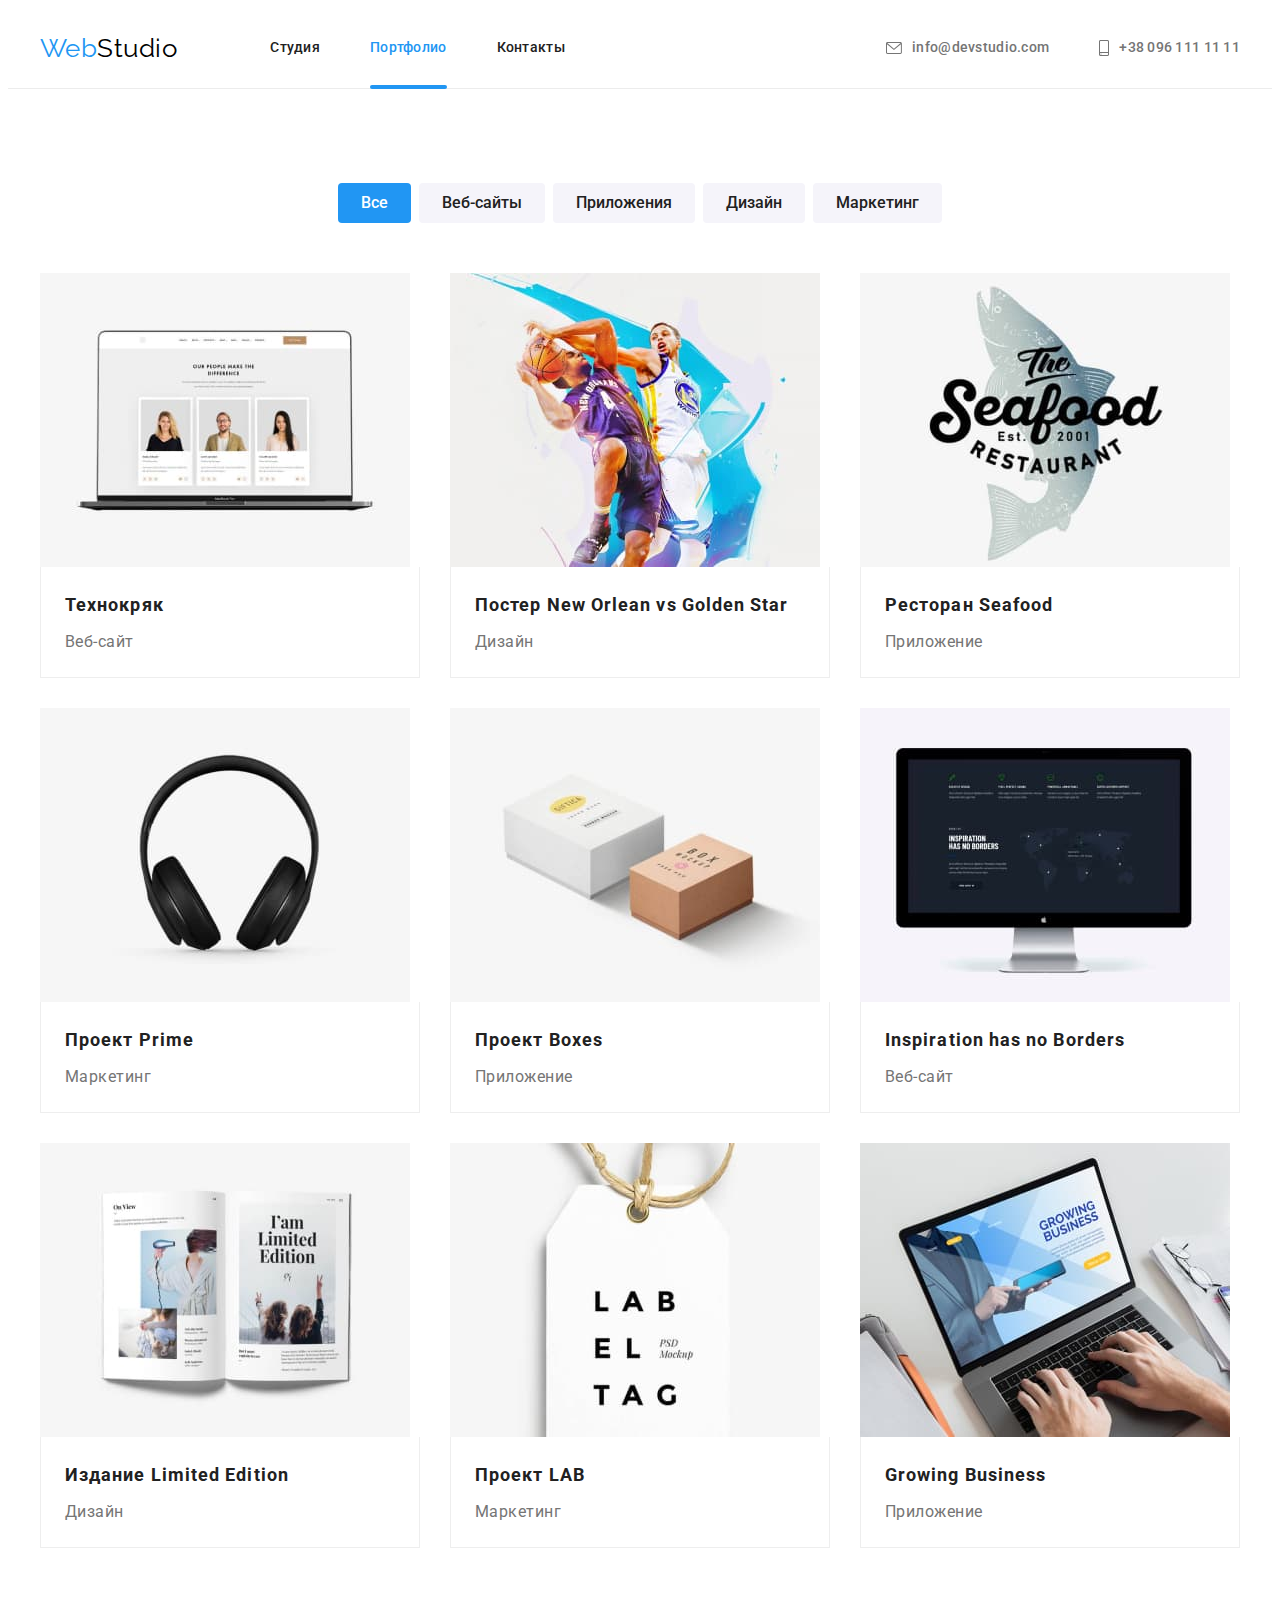
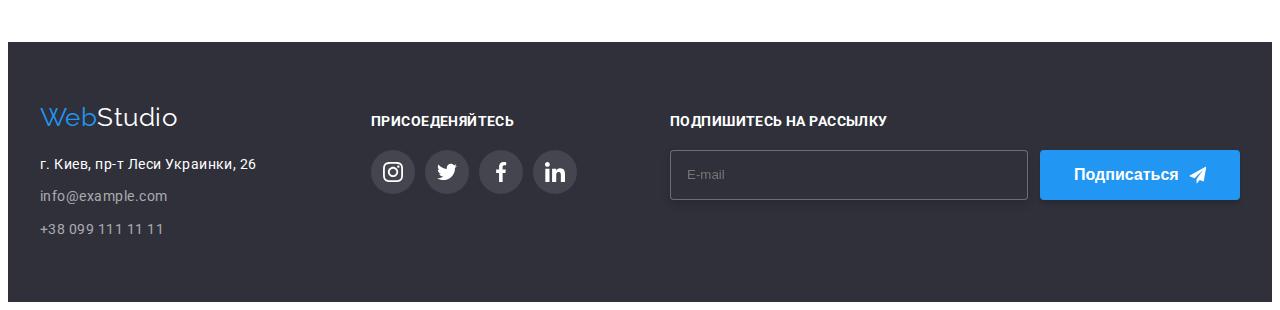
==== portfolio.html @ 0466d0e0 "files" ====
<!DOCTYPE html>
<html lang="ru">
  <head>
    <meta charset="UTF-8" />
    <meta http-equiv="X-UA-Compatible" content="IE=edge" />
    <meta name="viewport" content="width=device-width, initial-scale=1.0" />
    <title>Портфолио</title>

    <link rel="stylesheet" href="./CSS/styles.css" />
    <link rel="preconnect" href="https://fonts.googleapis.com" />
    <link rel="preconnect" href="https://fonts.gstatic.com" crossorigin />
    <link
      href="https://fonts.googleapis.com/css2?family=Raleway:wght@700&family=Roboto:wght@400;500;700;900&display=swap"
      rel="stylesheet"
    />
    <link
      rel="stylesheet"
      href="https://cdnjs.cloudflare.com/ajax/libs/modern-normalize/1.1.0/modern-normalize.min.css"
      integrity="sha512-wpPYUAdjBVSE4KJnH1VR1HeZfpl1ub8YT/NKx4PuQ5NmX2tKuGu6U/JRp5y+Y8XG2tV+wKQpNHVUX03MfMFn9Q=="
      crossorigin="anonymous"
      referrerpolicy="no-referrer"
    />
    <link rel="stylesheet" href="CSS/styles.css" />
  </head>

  <body class="page">
    <!-- Шапка -->
    <header class="page-header">
      <div class="container">
        <nav class="nav-flex">
          <a href="" class="logo"><span class="span-logo">Web</span>Studio</a>
          <ul class="site-nav list">
            <li class="item"><a href="./index.html" class="link">Студия</a></li>
            <li class="item"><a href="" class="link current">Портфолио</a></li>
            <li class="item"><a href="" class="link">Контакты</a></li>
          </ul>
        </nav>
        <ul class="contacts list">
          <li class="item-nav">
            <a href="mailto:info@devstudio.com" class="link"
              ><svg class="link-nav" width="16" height="12">
                <use href="./Image/symbol-defs.svg#icon-letter"></use>
              </svg>
              info@devstudio.com</a
            >
          </li>
          <li class="item-nav">
            <a href="tel:+380961111111" class="link"
              ><svg class="link-nav" width="10" height="16">
                <use href="./Image/symbol-defs.svg#icon-phone"></use>
              </svg>
              +38 096 111 11 11</a
            >
          </li>
        </ul>
      </div>
    </header>
    <main>
      <!-- Герой -->
      <section class="section filters">
        <div class="container">
          <h1 class="visually-hidden">Скрытый заголовок</h1>
          <ul class="filters-list list">
            <li class="filters-list-item">
              <button type="button" class="filters-btn current secondary">
                Все
              </button>
            </li>
            <li class="filters-list-item">
              <button type="button" class="filters-btn secondary">
                Веб-сайты
              </button>
            </li>
            <li class="filters-list-item">
              <button type="button" class="filters-btn secondary">
                Приложения
              </button>
            </li>
            <li class="filters-list-item">
              <button type="button" class="filters-btn secondary">
                Дизайн
              </button>
            </li>
            <li class="filters-list-item">
              <button type="button" class="filters-btn secondary">
                Маркетинг
              </button>
            </li>
          </ul>

          <ul class="pictures-list list">
            <li class="pictures-list-item">
              <a href="" class="pictures-link">
                <div class="pictures-top-wrap">
                  <img src="./ImageHW2/1.jpg" alt="Веб-сайт" width="370" />
                  <p class="pictures-top-text">
                    Ресурс предлагает комплексные предложения с разным уровнем
                    функционала и сервисов. Все это позволит посетителю получить
                    исчерпывающие сведения о компании или частном лице.
                  </p>
                </div>
                <div class="pictures-list-name">
                  <h2 class="pictures-list-title">Технокряк</h2>
                  <p class="pictures-list-text">Веб-сайт</p>
                </div>
              </a>
            </li>
            <li class="pictures-list-item">
              <a href="" class="pictures-link">
                <div class="pictures-top-wrap">
                  <img src="./ImageHW2/2.jpg" alt="Постер" width="370" />
                  <p class="pictures-top-text">
                    Ресурс предлагает комплексные предложения с разным уровнем
                    функционала и сервисов. Все это позволит посетителю получить
                    исчерпывающие сведения о компании или частном лице.
                  </p>
                </div>
                <div class="pictures-list-name">
                  <h2 class="pictures-list-title">
                    Постер New Orlean vs Golden Star
                  </h2>
                  <p class="pictures-list-text">Дизайн</p>
                </div>
              </a>
            </li>
            <li class="pictures-list-item">
              <a href="" class="pictures-link">
                <div class="pictures-top-wrap">
                  <img src="./ImageHW2/3.jpg" alt="Ресторан" width="370" />
                  <p class="pictures-top-text">
                    Ресурс предлагает комплексные предложения с разным уровнем
                    функционала и сервисов. Все это позволит посетителю получить
                    исчерпывающие сведения о компании или частном лице.
                  </p>
                </div>
                <div class="pictures-list-name">
                  <h2 class="pictures-list-title">Ресторан Seafood</h2>
                  <p class="pictures-list-text">Приложение</p>
                </div>
              </a>
            </li>
            <li class="pictures-list-item">
              <a href="" class="pictures-link">
                <div class="pictures-top-wrap">
                  <img src="./ImageHW2/4.jpg" alt="Наушники" width="370" />
                  <p class="pictures-top-text">
                    Ресурс предлагает комплексные предложения с разным уровнем
                    функционала и сервисов. Все это позволит посетителю получить
                    исчерпывающие сведения о компании или частном лице.
                  </p>
                </div>
                <div class="pictures-list-name">
                  <h2 class="pictures-list-title">Проект Prime</h2>
                  <p class="pictures-list-text">Маркетинг</p>
                </div>
              </a>
            </li>
            <li class="pictures-list-item">
              <a href="" class="pictures-link">
                <div class="pictures-top-wrap">
                  <img src="./ImageHW2/5.jpg" alt="Коробки" width="370" />
                  <p class="pictures-top-text">
                    Ресурс предлагает комплексные предложения с разным уровнем
                    функционала и сервисов. Все это позволит посетителю получить
                    исчерпывающие сведения о компании или частном лице.
                  </p>
                </div>
                <div class="pictures-list-name">
                  <h2 class="pictures-list-title">Проект Boxes</h2>
                  <p class="pictures-list-text">Приложение</p>
                </div>
              </a>
            </li>
            <li class="pictures-list-item">
              <a href="" class="pictures-link">
                <div class="pictures-top-wrap">
                  <img src="./ImageHW2/6.jpg" alt="Веб-сайт" width="370" />
                  <p class="pictures-top-text">
                    Ресурс предлагает комплексные предложения с разным уровнем
                    функционала и сервисов. Все это позволит посетителю получить
                    исчерпывающие сведения о компании или частном лице.
                  </p>
                </div>
                <div class="pictures-list-name">
                  <h2 class="pictures-list-title">
                    Inspiration has no Borders
                  </h2>
                  <p class="pictures-list-text">Веб-сайт</p>
                </div>
              </a>
            </li>
            <li class="pictures-list-item">
              <a href="" class="pictures-link">
                <div class="pictures-top-wrap">
                  <img src="./ImageHW2/7.jpg" alt="Книга" width="370" />
                  <p class="pictures-top-text">
                    Ресурс предлагает комплексные предложения с разным уровнем
                    функционала и сервисов. Все это позволит посетителю получить
                    исчерпывающие сведения о компании или частном лице.
                  </p>
                </div>
                <div class="pictures-list-name">
                  <h3 class="pictures-list-title">Издание Limited Edition</h3>
                  <p class="pictures-list-text">Дизайн</p>
                </div>
              </a>
            </li>
            <li class="pictures-list-item">
              <a href="" class="pictures-link">
                <div class="pictures-top-wrap">
                  <img src="./ImageHW2/8.jpg" alt="Этикетка" width="370" />
                  <p class="pictures-top-text">
                    Ресурс предлагает комплексные предложения с разным уровнем
                    функционала и сервисов. Все это позволит посетителю получить
                    исчерпывающие сведения о компании или частном лице.
                  </p>
                </div>
                <div class="pictures-list-name">
                  <h2 class="pictures-list-title">Проект LAB</h2>
                  <p class="pictures-list-text">Маркетинг</p>
                </div>
              </a>
            </li>
            <li class="pictures-list-item">
              <a href="" class="pictures-link">
                <div class="pictures-top-wrap list">
                  <img src="./ImageHW2/9.jpg" alt="Продукт" width="370" />
                  <p class="pictures-top-text">
                    Ресурс предлагает комплексные предложения с разным уровнем
                    функционала и сервисов. Все это позволит посетителю получить
                    исчерпывающие сведения о компании или частном лице.
                  </p>
                </div>
                <div class="pictures-list-name">
                  <h2 class="pictures-list-title">Growing Business</h2>
                  <p class="pictures-list-text">Приложение</p>
                </div>
              </a>
            </li>
          </ul>
        </div>
      </section>
    </main>
    <!-- Футер -->
    <footer class="section footer">
      <div class="container">
        <div class="container-footer">
          <div class="container-address">
            <a href="" class="logo"
              >Web<span class="span-logo-footer">Studio</span></a
            >
            <address class="footer-adr">
              <ul class="footer-list list">
                <li class="footer-list-item">
                  <a
                    href="https://goo.gl/maps/ig4sHkHrLvTvoZ76A"
                    class="address"
                    >г. Киев, пр-т Леси Украинки, 26</a
                  >
                </li>
                <li class="footer-list-item">
                  <a href="mailto:info@example.com" class="link"
                    >info@example.com</a
                  >
                </li>
                <li class="footer-list-item">
                  <a href="tel:+380991111111" class="link">+38 099 111 11 11</a>
                </li>
              </ul>
            </address>
          </div>
          <div class="join">
            <h2 class="join-soc-title">ПРИСОЕДЕНЯЙТЕСЬ</h2>
            <ul class="join-soc-list list">
              <li class="join-soc-item">
                <a href="" class="join-soc-link"
                  ><svg class="team-list-icon" width="20" height="20">
                    <use href="./Image/symbol-defs.svg#icon-instagram"></use>
                  </svg>
                </a>
              </li>
              <li class="join-soc-item">
                <a href="" class="join-soc-link"
                  ><svg class="team-list-icon" width="20" height="20">
                    <use href="./Image/symbol-defs.svg#icon-twitter"></use>
                  </svg>
                </a>
              </li>
              <li class="join-soc-item">
                <a href="" class="join-soc-link"
                  ><svg class="team-list-icon" width="20" height="20">
                    <use href="./Image/symbol-defs.svg#icon-facebook"></use>
                  </svg>
                </a>
              </li>
              <li class="join-soc-item">
                <a href="" class="join-soc-link"
                  ><svg class="team-list-icon" width="20" height="20">
                    <use href="./Image/symbol-defs.svg#icon-linkedin"></use>
                  </svg>
                </a>
              </li>
            </ul>
          </div>
          <div class="subscribe">
            <h2 class="subscribe-title">Подпишитесь на рассылку</h2>
            <form class="subsribe-form">
              <label class="subscribe-label">
                <input
                  type="email"
                  name="email"
                  class="sub-email"
                  placeholder="E-mail"
                />
              </label>
              <button type="submit" class="sub-btn">
                Подписаться
                <svg class="sub-svg" width="24" height="24">
                  <use href="./Image/symbol-defs.svg#icon-icon-send"></use>
                </svg>
              </button>
            </form>
          </div>
        </div>
      </div>
    </footer>
  </body>
</html>
---- CSS/styles.css ----
/* цвет основного текста #212121 */
/* вторичный цвет текста #757575 */
/* цвет акцента #2196F3 */
/* бэкграуд хэдер #ECECEC */
/* бэкграунд герой и футер #2F303A */
/* бэкграунд Наша команда #F5F4FA */
/* логотип #000000 */

:root {
  --primary-text-color: #212121;
  --secondary-text-color: #757575;
  --accent-color: #2196f3;
  --bcg-team-color: #f5f4fa;
  --bgc-header: #ececec;
  --bgc-hero-footer: #2f303a;
  --logo: #000000;
  --icon-text: #afb1b8;
  --icon-bgc: #ffffff;
  --cubic-bezier: cubic-bezier(0.4, 0, 0.2, 1);
}

html {
  box-sizing: border-box;
}

.page {
  font-family: 'Roboto', 'sans-serif';
  background-color: #ffffff;
  letter-spacing: 0.03em;
}
.visually-hidden {
  position: absolute;
  width: 1px;
  height: 1px;
  margin: -1px;
  border: 0;
  padding: 0;
  white-space: nowrap;
  clip-path: inset(100%);
  clip: rect(0 0 0 0);
  overflow: hidden;
}

p,
h1,
h2,
h3 {
  margin: 0;
}

ul,
ol {
  padding-left: 0;
  margin: 0;
}

img {
  max-width: 100%;
  display: block;
  height: auto;
}

button {
  cursor: pointer;
}

.list {
  list-style: none;
}

.container {
  width: 1200px;
  padding-left: 15px;
  padding-right: 15px;
  margin: 0 auto;
}
.section {
  padding: 94px 0;
  /* outline: 2px solid tomato; */
}
/* Лого */
.page-header {
  border-bottom: 1px solid #ececec;
}
.page-header .container {
  display: flex;
  align-items: center;
}
.logo {
  color: var(--logo);
  text-decoration: none;
  font-family: 'Raleway';
  font-size: 26px;
  line-height: 1.19;
  /* outline: 2px solid black; */
}

.span-logo {
  color: var(--accent-color);
}

/* Шапка сайта */
.nav-flex {
  display: flex;
  align-items: center;
}

.site-nav {
  display: flex;
  margin-left: 93px;
  font-weight: 500;
  font-size: 14px;
  line-height: 1.14;
  letter-spacing: 0.02em;
}
.site-nav .item:not(:last-child) {
  margin-right: 50px;
}
.site-nav .item {
  position: relative;
}
.site-nav .link {
  color: var(--primary-text-color);
  text-decoration: none;
  display: block;
  padding-top: 32px;
  padding-bottom: 32px;
  cursor: pointer;
  transition-property: color;
  transition-duration: 250ms;
  transition-timing-function: cubic-bezier(0.4, 0, 0.2, 1);
  /* outline: 2px solid black; */
}

.site-nav .link:hover,
.site-nav .link:focus {
  color: var(--accent-color);
}

.site-nav .link.current::after {
  display: inline-block;
  position: absolute;
  bottom: -1px;
  left: 0;
  content: '';
  width: 100%;
  height: 4px;
  background: var(--accent-color);
  border-radius: 2px;
}
.site-nav .link.current {
  color: var(--accent-color);
}
.item-nav .link {
  display: flex;
  align-items: center;
  transition-property: color;
  transition-duration: 250ms;
  transition-timing-function: var(--cubic-bezier);
}
.link-nav {
  margin-right: 10px;
  fill: currentColor;
}

.contacts {
  color: var(--secondary-text-color);
  text-decoration: none;
  font-weight: 500;
  font-size: 14px;
  line-height: 1.14;
  letter-spacing: 0.02em;
  display: flex;
  margin-left: auto;
  /* outline: 2px solid black; */
}
.contacts .link {
  display: flex;
  color: var(--secondary-text-color);
  fill: var(--secondary-text-color);
  text-decoration: none;
  transition-property: fill, color;
  transition-duration: 250ms;
  transition-timing-function: cubic-bezier(0.4, 0, 0.2, 1);
}
.contacts > .item-nav:first-child {
  margin-right: 50px;
}
.contacts .link:hover,
.contacts .link:focus {
  color: var(--accent-color);
  fill: var(--accent-color);
}

/* Герой */
.hero {
  background-color: var(--bgc-hero-footer);
  padding: 200px 0;
  text-align: center;
  max-width: 1600px;
  height: 600px;
  margin-left: auto;
  margin-right: auto;
  background-image: linear-gradient(
      to right,
      rgba(47, 48, 58, 0.4),
      rgba(47, 48, 58, 0.4)
    ),
    url(../Image/hero.jpg);
  background-repeat: no-repeat;
  background-size: cover;
  background-position: center;
  /* outline: 2px solid tomato; */
}
.hero-title {
  background-color: ;
  color: #ffffff;
  font-weight: 900;
  font-size: 44px;
  line-height: 1.36;
  text-align: center;
  letter-spacing: 0.06em;
  text-transform: uppercase;
  min-width: 696px;
  margin-top: 0;
  margin-bottom: 30px;
  margin-left: auto;
  margin-right: auto;
  /* outline: 2px solid tomato; */
}

.btn-hero {
  font-family: inherit;
  background-color: var(--accent-color);
  color: #ffffff;
  font-weight: 700;
  font-size: 16px;
  line-height: 1.88;
  letter-spacing: 0.06em;
  border-radius: 4px;
  padding: 10px 32px;
  min-width: 200px;
  align-items: center;
  text-align: center;
  border: 1px solid transparent;
  /* outline: 2px solid tomato; */
}

.btn-hero:hover,
.btn-hero:focus,
.btn-hero:active {
  background-color: var(--accent-color);
  color: #ffffff;
  cursor: pointer;
  padding: 10px 32px;
}
/* Преимущества */

.features-list-title {
  color: var(--primary-text-color);
  font-size: 14px;
  font-weight: 700;
  line-height: 1.14;
  text-transform: uppercase;
  text-align: left;
  margin-top: 0;
  margin-bottom: 10px;
  /* outline: 2px solid tomato; */
}

.features-list {
  display: flex;
  justify-content: space-between;
}
.features-list-item {
  width: 270px;
}

.features-list-item {
  display: inline-block;
  width: 270px;
  background-size: 70px 70px;
  background-repeat: no-repeat;
  background-position: center;
  /* outline: 2px solid tomato; */
}

.features-list-text {
  color: var(--secondary-text-color);
  font-size: 14px;
  font-weight: 400;
  line-height: 1.71;
  text-align: left;
  margin-top: 0;
  margin-bottom: 0;

  /* outline: 2px solid tomato; */
}

.features-icon {
  display: flex;
  padding: 0;
  margin: 0 0 30px 0;
  height: 120px;
  background-color: var(--bcg-team-color);
  justify-content: center;
  align-items: center;
}

/* Чем мы занимаемся */
.work {
  padding-top: 94px;
  /* outline: 2px solid tomato; */
}

.work-title {
  color: var(--primary-text-color);
  font-size: 36px;
  line-height: 1.16;
  text-align: center;
  margin-bottom: 50px;
  /* outline: 2px solid tomato; */
}
.work-list {
  display: flex;
  margin-left: -30px;
  /* outline: 2px solid tomato; */
}
.work-list-item {
  flex-basis: calc((100% - 90px) / 3);
  margin-left: 30px;
  position: relative;
}
.bottom-text {
  font-weight: 700;
  font-size: 14px;
  line-height: 1.14;
  text-align: center;
  letter-spacing: 0.03em;
  text-transform: uppercase;
  position: absolute;
  display: flex;
  width: 100%;
  height: 70px;
  bottom: 0;
  left: 0;
  justify-content: center;
  align-items: center;
  background: rgba(47, 48, 58, 0.8);
  color: var(--icon-bgc);
}

/* Наша команда */
.team {
  background-color: var(--bcg-team-color);
  /* outline: 2px solid tomato; */
}

.team-list {
  display: flex;
  margin-left: -30px;
}
.team-list-item {
  width: calc(100% / 4 - 30px);
  background: #ffffff;
  box-shadow: 0px 1px 3px rgba(0, 0, 0, 0.12), 0px 1px 1px rgba(0, 0, 0, 0.14),
    0px 2px 1px rgba(0, 0, 0, 0.2);
  border-radius: 0px 0px 4px 4px;
}

.team-title {
  color: var(--primary-text-color);
  font-size: 36px;
  line-height: 1.16;
  text-align: center;
  margin-bottom: 50px;
  /* outline: 2px solid tomato; */
}

.team-list-title {
  color: var(--primary-text-color);
  font-size: 16px;
  line-height: 1.18;
  text-align: center;
  margin-bottom: 10px;
  /* outline: 2px solid tomato; */
}

.team-list-text {
  color: var(--secondary-text-color);
  font-size: 16px;
  line-height: 1.18;
  text-align: center;
  margin-top: 0;
  margin-bottom: 16px;
  /* outline: 2px solid tomato; */
}
.team-list-name {
  background-color: #ffffff;
  text-align: center;
  padding: 30px 0;
}
.team-list-soc {
  display: flex;
  justify-content: center;
  margin-top: 16px;
}

.team-icon:not(:last-child) {
  margin-right: 10px;
}

.team-list-item {
  margin-left: 30px;
  box-shadow: 0px 1px 3px rgba(0, 0, 0, 0.12), 0px 1px 1px rgba(0, 0, 0, 0.14),
    0px 2px 1px rgba(0, 0, 0, 0.2);
  border-radius: 0px 0px 4px 4px;
}
.team-list-link {
  width: 44px;
  height: 44px;
  background-color: var(--icon-bgc);
  border-radius: 50%;
  display: flex;
  justify-content: center;
  align-items: center;
  fill: var(--icon-text);
  transition-property: fill, border-radius, background-color;
  transition-duration: 250ms;
  transition-timing-function: var(--cubic-bezier);
}

.team-list-link:hover,
.team-list-link:focus {
  background-color: var(--accent-color);
  fill: var(--icon-bgc);
  border-radius: 100%;
}
/* Клиенты */
.clients-title {
  font-weight: 700;
  font-size: 36px;
  line-height: 1.16;
  text-align: center;
  letter-spacing: 0.03em;
  margin-bottom: 50px;
}
.clients-list {
  display: flex;
  justify-content: center;
}

.clients-link {
  margin: 0;
  padding: 0;
  width: 170px;
  height: 92px;
  display: flex;
  justify-content: center;
  align-items: center;
  fill: var(--icon-text);
  border: 1px solid var(--icon-text);
  box-sizing: border-box;
  border-radius: 4px;
  object-fit: contain;
  transition-property: fill, border, box-sizing, border-radius;
  transition-duration: 250ms;
  transition-timing-function: cubic-bezier(0.4, 0, 0.2, 1);
}

.clients-link:hover,
.clients-link:focus,
.clients-link:active {
  fill: var(--accent-color);
  border: 1px solid var(--accent-color);
  box-sizing: border-box;
  border-radius: 4px;
}
.clients-list-item:not(:last-child) {
  margin-right: 30px;
}
/* Футер */
.footer {
  background-color: var(--bgc-hero-footer);
  padding-top: 60px;
  padding-bottom: 60px;
}
.container-footer {
  display: flex;
  align-items: baseline;
}
.container-address {
  flex-grow: 1;
}
.span-logo-footer {
  font-family: 'Raleway';
  color: #ffffff;
}
.footer-adr {
  margin-top: 20px;
}

.footer-list-item:not(:last-child) {
  margin-bottom: 9px;
}

.footer-list .address {
  color: #ffffff;
  font-style: normal;
  text-decoration: none;
  font-size: 14px;
  line-height: 1.71;
  margin-bottom: 10px;
  transition-property: color;
  transition-duration: 250ms;
  transition-timing-function: var(--cubic-bezier);
  /* outline: 2px solid tomato; */
}

.footer .logo {
  color: var(--accent-color);
}

.footer-list .link {
  text-decoration: none;
  font-style: normal;
  font-size: 14px;
  line-height: 1.71;
  color: rgba(255, 255, 255, 0.6);
  margin-bottom: 10px;
  transition-property: color;
  transition-duration: 250ms;
  transition-timing-function: var(--cubic-bezier);
  /* outline: 2px solid tomato; */
}

.footer-list .link:hover,
.footer-list .link:focus,
.footer-list .address:hover,
.footer-list .address:focus {
  color: var(--accent-color);
}

/* Соц.сети */
.join {
  margin-left: 70px;
}
.join-soc-title {
  margin-bottom: 20px;
  font-weight: 700;
  font-size: 14px;
  line-height: 1.14;
  letter-spacing: 0.03em;
  text-transform: uppercase;
  color: #ffffff;
}
.join-soc-list {
  display: flex;
  justify-content: center;
}
.join-soc-link {
  padding: 0;
  width: 44px;
  height: 44px;
  background-color: rgba(255, 255, 255, 0.1);
  border-radius: 50%;
  display: flex;
  justify-content: center;
  align-items: center;
  fill: var(--icon-bgc);
  transition-property: border-radius, background-color;
  transition-duration: 250ms;
  transition-timing-function: var(--cubic-bezier);
}
.join-soc-item:not(:last-child) {
  margin-right: 10px;
}
.join-soc-link:hover,
.join-soc-link:focus,
.join-soc-link:active {
  background-color: var(--accent-color);
  border-radius: 50%;
}
/* Subscribe */
.subscribe {
  margin-left: 93px;
}
.subscribe-title {
  font-weight: 700;
  font-size: 14px;
  line-height: 1.14;
  letter-spacing: 0.03em;
  text-transform: uppercase;
  color: #ffffff;
  margin-bottom: 20px;
}
.subsribe-form {
  display: flex;
}
.subscribe-label {
  margin-right: 12px;
}
.sub-email {
  padding: 15px 16px;
  width: 358px;
  height: 50px;
  border: 1px solid rgba(255, 255, 255, 0.3);
  box-sizing: border-box;
  filter: drop-shadow(0px 4px 4px rgba(0, 0, 0, 0.15));
  border-radius: 4px;
  background: #2f303a;
  color: rgba(255, 255, 255, 0.6);
}
.sub-btn {
  display: flex;
  align-items: center;
  width: 200px;
  height: 50px;
  padding: 10px 32px;
  background-color: var(--accent-color);
  color: var(--icon-bgc);
  font-weight: 700;
  font-size: 16px;
  line-height: 1.88;
  cursor: pointer;
  box-shadow: 0px 4px 4px rgba(0, 0, 0, 0.15);
  border-radius: 4px;
  border-color: transparent;
  transition-property: background-color, color;
  transition-duration: 250ms;
  transition-timing-function: cubic-bezier(0.4, 0, 0.2, 1);
}
.sub-svg {
  margin-left: 10px;
  width: 24px;
  height: 24px;
  fill: #ffffff;
  transition-property: fill;
  transition-duration: 250ms;
  transition-timing-function: cubic-bezier(0.4, 0, 0.2, 1);
}

/* Портфолио Фильтр*/
.filters-list {
  display: flex;
  justify-content: center;
  margin-bottom: 50px;
}
.filters-list-item:not(:last-child) {
  margin-right: 8px;
}

.filters-btn {
  font-family: inherit;
  background-color: var(--bcg-team-color);
  color: var(--primary-text-color);
  cursor: pointer;
  padding: 6px 22px;
  font-weight: 500;
  font-size: 16px;
  line-height: 1.62;
  text-align: center;
  border-radius: 4px;
  border: 1px solid transparent;
  transition-property: color, background-color, box-shadow;
  transition-duration: 250ms;
  transition-timing-function: var(--cubic-bezier);
  /* outline: 2px solid tomato; */
}
.filters-list .current {
  background-color: var(--accent-color);
  color: var(--icon-bgc);
  cursor: pointer;
}

.filters-btn:hover,
.filters-btn:focus {
  background-color: var(--accent-color);
  color: var(--bcg-team-color);
  box-shadow: 0px 1px 1px rgba(0, 0, 0, 0.12), 0px 4px 4px rgba(0, 0, 0, 0.06),
    1px 4px 6px rgba(0, 0, 0, 0.16);
}

/* Портфолио Картинки */
.pictures-list {
  display: flex;
  flex-wrap: wrap;
  /* outline: 2px solid tomato; */
}
.pictures-list-item {
  width: calc((100% - 60px) / 3);
}
.pictures-top-wrap {
  position: relative;
  overflow: hidden;
}
.pictures-top-text {
  position: absolute;
  top: 0;
  background-color: rgba(33, 150, 243, 0.9);
  color: var(--icon-bgc);
  font-weight: 400;
  font-size: 18px;
  line-height: 1.56;
  letter-spacing: 0.03em;
  padding: 63px 24px;
  transform: translateY(100%);
  transition: transform 250ms var(--cubic-bezier);
}
.pictures-list-item:hover .pictures-top-text,
.pictures-list-item:focus .pictures-top-text {
  transform: translateY(0%);
}

.pictures-list-item:not(:nth-child(3n)) {
  margin-right: 30px;
}
.pictures-list-item:not(:nth-last-child(-n + 3)) {
  margin-bottom: 30px;
}

.pictures-list-name {
  border: 1px solid #eeeeee;
  box-sizing: border-box;
  border-top: none;
  padding: 20px 24px;
}
.pictures-list-title {
  color: var(--primary-text-color);
  font-weight: 700;
  font-size: 18px;
  line-height: 2;
  letter-spacing: 0.06em;
  margin-bottom: 4px;
  /* outline: 2px solid tomato; */
}

.pictures-list-text {
  color: var(--secondary-text-color);
  font-size: 16px;
  line-height: 1.87;
  letter-spacing: 0.03em;
  /* outline: 2px solid tomato; */
}

.pictures-link {
  text-decoration: none;
}

.pictures-list .pictures-link {
  display: block;
  position: relative;
  cursor: pointer;
  transition-property: box-shadow;
  transition-duration: 250ms;
  transition-timing-function: var(--cubic-bezier);
}
.pictures-list .pictures-link:hover,
.pictures-list .pictures-link:focus {
  box-shadow: 0px 1px 1px rgba(0, 0, 0, 0.12), 0px 4px 4px rgba(0, 0, 0, 0.06),
    1px 4px 6px rgba(0, 0, 0, 0.16);
}
/* Backdrop */
.backdrop {
  position: fixed;
  top: 0%;
  left: 0%;
  width: 100%;
  height: 100%;
  background-color: rgba(0, 0, 0, 0.2);
  transition-duration: 250ms;
  transition-timing-function: cubic-bezier(0.4, 0, 0.2, 1);
}
.modal {
  position: absolute;
  top: 50%;
  left: 50%;
  transform: translate(-50%, -50%);
  width: 528px;
  height: 581px;
  background: #ffffff;
  box-shadow: 0px 1px 3px rgba(0, 0, 0, 0.12), 0px 1px 1px rgba(0, 0, 0, 0.14),
    0px 2px 1px rgba(0, 0, 0, 0.2);
  border-radius: 4px;
  justify-content: flex-end;
}
.modal-close-btn {
  position: absolute;
  top: 8px;
  right: 8px;
  width: 30px;
  height: 30px;
  display: flex;
  justify-content: center;
  align-items: center;
  background-color: #ffffff;
  border-radius: 50%;
  border: 1px solid rgba(0, 0, 0, 0.1);
  box-sizing: border-box;
  cursor: pointer;
}

.is-hidden {
  opacity: 0;
  pointer-events: none;
  visibility: hidden;
}

.modal-form {
  display: flex;
  flex-direction: column;
  padding: 40px;
}
.modal-icon {
  position: relative;
  margin-bottom: 12px;
}

.modal-svg {
  position: absolute;
  left: 12px;
  top: 11px;
  transition-property: fill;
  transition-duration: 250ms;
  transition-timing-function: cubic-bezier(0.4, 0, 0.2, 1);
}
.modal-icon:focus-within .modal-svg {
  fill: #2196f3;
}
.modal-icon:focus-within .modal-input {
  border-color: #2196f3;
}
.modal-title {
  font-size: 20px;
  font-weight: 700;
  line-height: 1.15;
  text-align: center;
  letter-spacing: 0.03em;
  color: #212121;
  margin-bottom: 12px;
}
.modal-label {
  margin-bottom: 4px;
  font-style: normal;
  font-weight: 400;
  font-size: 12px;
  line-height: 1.16;
  letter-spacing: 0.01em;
  color: #757575;
}
.modal-input {
  position: relative;
  padding-left: 42px;
  width: 448px;
  height: 40px;
  border: 1px solid rgba(33, 33, 33, 0.2);
  box-sizing: border-box;
  border-radius: 4px;
  cursor: pointer;
  transition-property: border-color;
  transition-duration: 250ms;
  transition-timing-function: cubic-bezier(0.4, 0, 0.2, 1);
}
.modal-textarea {
  width: 448px;
  height: 120px;
  margin-bottom: 20px;
  border: 1px solid rgba(33, 33, 33, 0.2);
  box-sizing: border-box;
  border-radius: 4px;
  resize: none;
  padding: 12px 16px;
}

.icon-mod {
  position: relative;
  display: flex;
  align-items: center;
  justify-content: center;
  position: relative;
  width: 16px;
  height: 15px;
  margin-right: 7px;
  border: 2px solid #212121;
  border-radius: 2px;
  background-size: contain;
  transition-property: background-color, border-box, border-color;
  transition-duration: 250ms;
  transition-timing-function: cubic-bezier(0.4, 0, 0.2, 1);
}
.checkbox-svg {
  position: relative;
  fill: transparent;
}
.checkbox:checked ~ .icon-mod {
  background-color: #2196f3;
  background-origin: border-box;
  border-color: #2196f3;
}

.checkbox:checked + .icon-mod .checkbox-svg {
  fill: var(--icon-bgc);
}

.modal-policy {
  position: relative;
  display: flex;
  align-items: center;
  justify-content: center;
  margin-bottom: 30px;
  font-weight: 400;
  font-size: 14px;
  line-height: 1.71;
  letter-spacing: 0.03em;
  color: #757575;
}
.checkbox-policy {
  color: #2196f3;
}

.modal-btn {
  background-color: var(--accent-color);
  color: var(--icon-bgc);
  cursor: pointer;
  display: flex;
  justify-content: center;
  align-items: center;
  margin: 0 auto;
  width: 200px;
  height: 50px;
  padding: 10px 55px;
  font-weight: 700;
  font-size: 16px;
  line-height: 1.62;
  border-radius: 4px;
  align-items: center;
  text-align: center;
  letter-spacing: 0.06em;
  border: 1px solid transparent;
  transition-property: box-shadow;
  transition-duration: 250ms;
  transition-timing-function: var(--cubic-bezier);
}

.modal-btn:hover {
  box-shadow: 0px 1px 1px rgba(0, 0, 0, 0.12), 0px 4px 4px rgba(0, 0, 0, 0.06),
    1px 4px 6px rgba(0, 0, 0, 0.16);
}

.exit-icon {
  fill: #000000;
  transition-property: transform, fill;
  transition-duration: 250ms;
  transition-timing-function: cubic-bezier(0.4, 0, 0.2, 1);
}
.modal-close-btn:hover .exit-icon {
  fill: #2196f3;
}
---- CSS/styles.css ----
/* цвет основного текста #212121 */
/* вторичный цвет текста #757575 */
/* цвет акцента #2196F3 */
/* бэкграуд хэдер #ECECEC */
/* бэкграунд герой и футер #2F303A */
/* бэкграунд Наша команда #F5F4FA */
/* логотип #000000 */

:root {
  --primary-text-color: #212121;
  --secondary-text-color: #757575;
  --accent-color: #2196f3;
  --bcg-team-color: #f5f4fa;
  --bgc-header: #ececec;
  --bgc-hero-footer: #2f303a;
  --logo: #000000;
  --icon-text: #afb1b8;
  --icon-bgc: #ffffff;
  --cubic-bezier: cubic-bezier(0.4, 0, 0.2, 1);
}

html {
  box-sizing: border-box;
}

.page {
  font-family: 'Roboto', 'sans-serif';
  background-color: #ffffff;
  letter-spacing: 0.03em;
}
.visually-hidden {
  position: absolute;
  width: 1px;
  height: 1px;
  margin: -1px;
  border: 0;
  padding: 0;
  white-space: nowrap;
  clip-path: inset(100%);
  clip: rect(0 0 0 0);
  overflow: hidden;
}

p,
h1,
h2,
h3 {
  margin: 0;
}

ul,
ol {
  padding-left: 0;
  margin: 0;
}

img {
  max-width: 100%;
  display: block;
  height: auto;
}

button {
  cursor: pointer;
}

.list {
  list-style: none;
}

.container {
  width: 1200px;
  padding-left: 15px;
  padding-right: 15px;
  margin: 0 auto;
}
.section {
  padding: 94px 0;
  /* outline: 2px solid tomato; */
}
/* Лого */
.page-header {
  border-bottom: 1px solid #ececec;
}
.page-header .container {
  display: flex;
  align-items: center;
}
.logo {
  color: var(--logo);
  text-decoration: none;
  font-family: 'Raleway';
  font-size: 26px;
  line-height: 1.19;
  /* outline: 2px solid black; */
}

.span-logo {
  color: var(--accent-color);
}

/* Шапка сайта */
.nav-flex {
  display: flex;
  align-items: center;
}

.site-nav {
  display: flex;
  margin-left: 93px;
  font-weight: 500;
  font-size: 14px;
  line-height: 1.14;
  letter-spacing: 0.02em;
}
.site-nav .item:not(:last-child) {
  margin-right: 50px;
}
.site-nav .item {
  position: relative;
}
.site-nav .link {
  color: var(--primary-text-color);
  text-decoration: none;
  display: block;
  padding-top: 32px;
  padding-bottom: 32px;
  cursor: pointer;
  transition-property: color;
  transition-duration: 250ms;
  transition-timing-function: cubic-bezier(0.4, 0, 0.2, 1);
  /* outline: 2px solid black; */
}

.site-nav .link:hover,
.site-nav .link:focus {
  color: var(--accent-color);
}

.site-nav .link.current::after {
  display: inline-block;
  position: absolute;
  bottom: -1px;
  left: 0;
  content: '';
  width: 100%;
  height: 4px;
  background: var(--accent-color);
  border-radius: 2px;
}
.site-nav .link.current {
  color: var(--accent-color);
}
.item-nav .link {
  display: flex;
  align-items: center;
  transition-property: color;
  transition-duration: 250ms;
  transition-timing-function: var(--cubic-bezier);
}
.link-nav {
  margin-right: 10px;
  fill: currentColor;
}

.contacts {
  color: var(--secondary-text-color);
  text-decoration: none;
  font-weight: 500;
  font-size: 14px;
  line-height: 1.14;
  letter-spacing: 0.02em;
  display: flex;
  margin-left: auto;
  /* outline: 2px solid black; */
}
.contacts .link {
  display: flex;
  color: var(--secondary-text-color);
  fill: var(--secondary-text-color);
  text-decoration: none;
  transition-property: fill, color;
  transition-duration: 250ms;
  transition-timing-function: cubic-bezier(0.4, 0, 0.2, 1);
}
.contacts > .item-nav:first-child {
  margin-right: 50px;
}
.contacts .link:hover,
.contacts .link:focus {
  color: var(--accent-color);
  fill: var(--accent-color);
}

/* Герой */
.hero {
  background-color: var(--bgc-hero-footer);
  padding: 200px 0;
  text-align: center;
  max-width: 1600px;
  height: 600px;
  margin-left: auto;
  margin-right: auto;
  background-image: linear-gradient(
      to right,
      rgba(47, 48, 58, 0.4),
      rgba(47, 48, 58, 0.4)
    ),
    url(../Image/hero.jpg);
  background-repeat: no-repeat;
  background-size: cover;
  background-position: center;
  /* outline: 2px solid tomato; */
}
.hero-title {
  background-color: ;
  color: #ffffff;
  font-weight: 900;
  font-size: 44px;
  line-height: 1.36;
  text-align: center;
  letter-spacing: 0.06em;
  text-transform: uppercase;
  min-width: 696px;
  margin-top: 0;
  margin-bottom: 30px;
  margin-left: auto;
  margin-right: auto;
  /* outline: 2px solid tomato; */
}

.btn-hero {
  font-family: inherit;
  background-color: var(--accent-color);
  color: #ffffff;
  font-weight: 700;
  font-size: 16px;
  line-height: 1.88;
  letter-spacing: 0.06em;
  border-radius: 4px;
  padding: 10px 32px;
  min-width: 200px;
  align-items: center;
  text-align: center;
  border: 1px solid transparent;
  /* outline: 2px solid tomato; */
}

.btn-hero:hover,
.btn-hero:focus,
.btn-hero:active {
  background-color: var(--accent-color);
  color: #ffffff;
  cursor: pointer;
  padding: 10px 32px;
}
/* Преимущества */

.features-list-title {
  color: var(--primary-text-color);
  font-size: 14px;
  font-weight: 700;
  line-height: 1.14;
  text-transform: uppercase;
  text-align: left;
  margin-top: 0;
  margin-bottom: 10px;
  /* outline: 2px solid tomato; */
}

.features-list {
  display: flex;
  justify-content: space-between;
}
.features-list-item {
  width: 270px;
}

.features-list-item {
  display: inline-block;
  width: 270px;
  background-size: 70px 70px;
  background-repeat: no-repeat;
  background-position: center;
  /* outline: 2px solid tomato; */
}

.features-list-text {
  color: var(--secondary-text-color);
  font-size: 14px;
  font-weight: 400;
  line-height: 1.71;
  text-align: left;
  margin-top: 0;
  margin-bottom: 0;

  /* outline: 2px solid tomato; */
}

.features-icon {
  display: flex;
  padding: 0;
  margin: 0 0 30px 0;
  height: 120px;
  background-color: var(--bcg-team-color);
  justify-content: center;
  align-items: center;
}

/* Чем мы занимаемся */
.work {
  padding-top: 94px;
  /* outline: 2px solid tomato; */
}

.work-title {
  color: var(--primary-text-color);
  font-size: 36px;
  line-height: 1.16;
  text-align: center;
  margin-bottom: 50px;
  /* outline: 2px solid tomato; */
}
.work-list {
  display: flex;
  margin-left: -30px;
  /* outline: 2px solid tomato; */
}
.work-list-item {
  flex-basis: calc((100% - 90px) / 3);
  margin-left: 30px;
  position: relative;
}
.bottom-text {
  font-weight: 700;
  font-size: 14px;
  line-height: 1.14;
  text-align: center;
  letter-spacing: 0.03em;
  text-transform: uppercase;
  position: absolute;
  display: flex;
  width: 100%;
  height: 70px;
  bottom: 0;
  left: 0;
  justify-content: center;
  align-items: center;
  background: rgba(47, 48, 58, 0.8);
  color: var(--icon-bgc);
}

/* Наша команда */
.team {
  background-color: var(--bcg-team-color);
  /* outline: 2px solid tomato; */
}

.team-list {
  display: flex;
  margin-left: -30px;
}
.team-list-item {
  width: calc(100% / 4 - 30px);
  background: #ffffff;
  box-shadow: 0px 1px 3px rgba(0, 0, 0, 0.12), 0px 1px 1px rgba(0, 0, 0, 0.14),
    0px 2px 1px rgba(0, 0, 0, 0.2);
  border-radius: 0px 0px 4px 4px;
}

.team-title {
  color: var(--primary-text-color);
  font-size: 36px;
  line-height: 1.16;
  text-align: center;
  margin-bottom: 50px;
  /* outline: 2px solid tomato; */
}

.team-list-title {
  color: var(--primary-text-color);
  font-size: 16px;
  line-height: 1.18;
  text-align: center;
  margin-bottom: 10px;
  /* outline: 2px solid tomato; */
}

.team-list-text {
  color: var(--secondary-text-color);
  font-size: 16px;
  line-height: 1.18;
  text-align: center;
  margin-top: 0;
  margin-bottom: 16px;
  /* outline: 2px solid tomato; */
}
.team-list-name {
  background-color: #ffffff;
  text-align: center;
  padding: 30px 0;
}
.team-list-soc {
  display: flex;
  justify-content: center;
  margin-top: 16px;
}

.team-icon:not(:last-child) {
  margin-right: 10px;
}

.team-list-item {
  margin-left: 30px;
  box-shadow: 0px 1px 3px rgba(0, 0, 0, 0.12), 0px 1px 1px rgba(0, 0, 0, 0.14),
    0px 2px 1px rgba(0, 0, 0, 0.2);
  border-radius: 0px 0px 4px 4px;
}
.team-list-link {
  width: 44px;
  height: 44px;
  background-color: var(--icon-bgc);
  border-radius: 50%;
  display: flex;
  justify-content: center;
  align-items: center;
  fill: var(--icon-text);
  transition-property: fill, border-radius, background-color;
  transition-duration: 250ms;
  transition-timing-function: var(--cubic-bezier);
}

.team-list-link:hover,
.team-list-link:focus {
  background-color: var(--accent-color);
  fill: var(--icon-bgc);
  border-radius: 100%;
}
/* Клиенты */
.clients-title {
  font-weight: 700;
  font-size: 36px;
  line-height: 1.16;
  text-align: center;
  letter-spacing: 0.03em;
  margin-bottom: 50px;
}
.clients-list {
  display: flex;
  justify-content: center;
}

.clients-link {
  margin: 0;
  padding: 0;
  width: 170px;
  height: 92px;
  display: flex;
  justify-content: center;
  align-items: center;
  fill: var(--icon-text);
  border: 1px solid var(--icon-text);
  box-sizing: border-box;
  border-radius: 4px;
  object-fit: contain;
  transition-property: fill, border, box-sizing, border-radius;
  transition-duration: 250ms;
  transition-timing-function: cubic-bezier(0.4, 0, 0.2, 1);
}

.clients-link:hover,
.clients-link:focus,
.clients-link:active {
  fill: var(--accent-color);
  border: 1px solid var(--accent-color);
  box-sizing: border-box;
  border-radius: 4px;
}
.clients-list-item:not(:last-child) {
  margin-right: 30px;
}
/* Футер */
.footer {
  background-color: var(--bgc-hero-footer);
  padding-top: 60px;
  padding-bottom: 60px;
}
.container-footer {
  display: flex;
  align-items: baseline;
}
.container-address {
  flex-grow: 1;
}
.span-logo-footer {
  font-family: 'Raleway';
  color: #ffffff;
}
.footer-adr {
  margin-top: 20px;
}

.footer-list-item:not(:last-child) {
  margin-bottom: 9px;
}

.footer-list .address {
  color: #ffffff;
  font-style: normal;
  text-decoration: none;
  font-size: 14px;
  line-height: 1.71;
  margin-bottom: 10px;
  transition-property: color;
  transition-duration: 250ms;
  transition-timing-function: var(--cubic-bezier);
  /* outline: 2px solid tomato; */
}

.footer .logo {
  color: var(--accent-color);
}

.footer-list .link {
  text-decoration: none;
  font-style: normal;
  font-size: 14px;
  line-height: 1.71;
  color: rgba(255, 255, 255, 0.6);
  margin-bottom: 10px;
  transition-property: color;
  transition-duration: 250ms;
  transition-timing-function: var(--cubic-bezier);
  /* outline: 2px solid tomato; */
}

.footer-list .link:hover,
.footer-list .link:focus,
.footer-list .address:hover,
.footer-list .address:focus {
  color: var(--accent-color);
}

/* Соц.сети */
.join {
  margin-left: 70px;
}
.join-soc-title {
  margin-bottom: 20px;
  font-weight: 700;
  font-size: 14px;
  line-height: 1.14;
  letter-spacing: 0.03em;
  text-transform: uppercase;
  color: #ffffff;
}
.join-soc-list {
  display: flex;
  justify-content: center;
}
.join-soc-link {
  padding: 0;
  width: 44px;
  height: 44px;
  background-color: rgba(255, 255, 255, 0.1);
  border-radius: 50%;
  display: flex;
  justify-content: center;
  align-items: center;
  fill: var(--icon-bgc);
  transition-property: border-radius, background-color;
  transition-duration: 250ms;
  transition-timing-function: var(--cubic-bezier);
}
.join-soc-item:not(:last-child) {
  margin-right: 10px;
}
.join-soc-link:hover,
.join-soc-link:focus,
.join-soc-link:active {
  background-color: var(--accent-color);
  border-radius: 50%;
}
/* Subscribe */
.subscribe {
  margin-left: 93px;
}
.subscribe-title {
  font-weight: 700;
  font-size: 14px;
  line-height: 1.14;
  letter-spacing: 0.03em;
  text-transform: uppercase;
  color: #ffffff;
  margin-bottom: 20px;
}
.subsribe-form {
  display: flex;
}
.subscribe-label {
  margin-right: 12px;
}
.sub-email {
  padding: 15px 16px;
  width: 358px;
  height: 50px;
  border: 1px solid rgba(255, 255, 255, 0.3);
  box-sizing: border-box;
  filter: drop-shadow(0px 4px 4px rgba(0, 0, 0, 0.15));
  border-radius: 4px;
  background: #2f303a;
  color: rgba(255, 255, 255, 0.6);
}
.sub-btn {
  display: flex;
  align-items: center;
  width: 200px;
  height: 50px;
  padding: 10px 32px;
  background-color: var(--accent-color);
  color: var(--icon-bgc);
  font-weight: 700;
  font-size: 16px;
  line-height: 1.88;
  cursor: pointer;
  box-shadow: 0px 4px 4px rgba(0, 0, 0, 0.15);
  border-radius: 4px;
  border-color: transparent;
  transition-property: background-color, color;
  transition-duration: 250ms;
  transition-timing-function: cubic-bezier(0.4, 0, 0.2, 1);
}
.sub-svg {
  margin-left: 10px;
  width: 24px;
  height: 24px;
  fill: #ffffff;
  transition-property: fill;
  transition-duration: 250ms;
  transition-timing-function: cubic-bezier(0.4, 0, 0.2, 1);
}

/* Портфолио Фильтр*/
.filters-list {
  display: flex;
  justify-content: center;
  margin-bottom: 50px;
}
.filters-list-item:not(:last-child) {
  margin-right: 8px;
}

.filters-btn {
  font-family: inherit;
  background-color: var(--bcg-team-color);
  color: var(--primary-text-color);
  cursor: pointer;
  padding: 6px 22px;
  font-weight: 500;
  font-size: 16px;
  line-height: 1.62;
  text-align: center;
  border-radius: 4px;
  border: 1px solid transparent;
  transition-property: color, background-color, box-shadow;
  transition-duration: 250ms;
  transition-timing-function: var(--cubic-bezier);
  /* outline: 2px solid tomato; */
}
.filters-list .current {
  background-color: var(--accent-color);
  color: var(--icon-bgc);
  cursor: pointer;
}

.filters-btn:hover,
.filters-btn:focus {
  background-color: var(--accent-color);
  color: var(--bcg-team-color);
  box-shadow: 0px 1px 1px rgba(0, 0, 0, 0.12), 0px 4px 4px rgba(0, 0, 0, 0.06),
    1px 4px 6px rgba(0, 0, 0, 0.16);
}

/* Портфолио Картинки */
.pictures-list {
  display: flex;
  flex-wrap: wrap;
  /* outline: 2px solid tomato; */
}
.pictures-list-item {
  width: calc((100% - 60px) / 3);
}
.pictures-top-wrap {
  position: relative;
  overflow: hidden;
}
.pictures-top-text {
  position: absolute;
  top: 0;
  background-color: rgba(33, 150, 243, 0.9);
  color: var(--icon-bgc);
  font-weight: 400;
  font-size: 18px;
  line-height: 1.56;
  letter-spacing: 0.03em;
  padding: 63px 24px;
  transform: translateY(100%);
  transition: transform 250ms var(--cubic-bezier);
}
.pictures-list-item:hover .pictures-top-text,
.pictures-list-item:focus .pictures-top-text {
  transform: translateY(0%);
}

.pictures-list-item:not(:nth-child(3n)) {
  margin-right: 30px;
}
.pictures-list-item:not(:nth-last-child(-n + 3)) {
  margin-bottom: 30px;
}

.pictures-list-name {
  border: 1px solid #eeeeee;
  box-sizing: border-box;
  border-top: none;
  padding: 20px 24px;
}
.pictures-list-title {
  color: var(--primary-text-color);
  font-weight: 700;
  font-size: 18px;
  line-height: 2;
  letter-spacing: 0.06em;
  margin-bottom: 4px;
  /* outline: 2px solid tomato; */
}

.pictures-list-text {
  color: var(--secondary-text-color);
  font-size: 16px;
  line-height: 1.87;
  letter-spacing: 0.03em;
  /* outline: 2px solid tomato; */
}

.pictures-link {
  text-decoration: none;
}

.pictures-list .pictures-link {
  display: block;
  position: relative;
  cursor: pointer;
  transition-property: box-shadow;
  transition-duration: 250ms;
  transition-timing-function: var(--cubic-bezier);
}
.pictures-list .pictures-link:hover,
.pictures-list .pictures-link:focus {
  box-shadow: 0px 1px 1px rgba(0, 0, 0, 0.12), 0px 4px 4px rgba(0, 0, 0, 0.06),
    1px 4px 6px rgba(0, 0, 0, 0.16);
}
/* Backdrop */
.backdrop {
  position: fixed;
  top: 0%;
  left: 0%;
  width: 100%;
  height: 100%;
  background-color: rgba(0, 0, 0, 0.2);
  transition-duration: 250ms;
  transition-timing-function: cubic-bezier(0.4, 0, 0.2, 1);
}
.modal {
  position: absolute;
  top: 50%;
  left: 50%;
  transform: translate(-50%, -50%);
  width: 528px;
  height: 581px;
  background: #ffffff;
  box-shadow: 0px 1px 3px rgba(0, 0, 0, 0.12), 0px 1px 1px rgba(0, 0, 0, 0.14),
    0px 2px 1px rgba(0, 0, 0, 0.2);
  border-radius: 4px;
  justify-content: flex-end;
}
.modal-close-btn {
  position: absolute;
  top: 8px;
  right: 8px;
  width: 30px;
  height: 30px;
  display: flex;
  justify-content: center;
  align-items: center;
  background-color: #ffffff;
  border-radius: 50%;
  border: 1px solid rgba(0, 0, 0, 0.1);
  box-sizing: border-box;
  cursor: pointer;
}

.is-hidden {
  opacity: 0;
  pointer-events: none;
  visibility: hidden;
}

.modal-form {
  display: flex;
  flex-direction: column;
  padding: 40px;
}
.modal-icon {
  position: relative;
  margin-bottom: 12px;
}

.modal-svg {
  position: absolute;
  left: 12px;
  top: 11px;
  transition-property: fill;
  transition-duration: 250ms;
  transition-timing-function: cubic-bezier(0.4, 0, 0.2, 1);
}
.modal-icon:focus-within .modal-svg {
  fill: #2196f3;
}
.modal-icon:focus-within .modal-input {
  border-color: #2196f3;
}
.modal-title {
  font-size: 20px;
  font-weight: 700;
  line-height: 1.15;
  text-align: center;
  letter-spacing: 0.03em;
  color: #212121;
  margin-bottom: 12px;
}
.modal-label {
  margin-bottom: 4px;
  font-style: normal;
  font-weight: 400;
  font-size: 12px;
  line-height: 1.16;
  letter-spacing: 0.01em;
  color: #757575;
}
.modal-input {
  position: relative;
  padding-left: 42px;
  width: 448px;
  height: 40px;
  border: 1px solid rgba(33, 33, 33, 0.2);
  box-sizing: border-box;
  border-radius: 4px;
  cursor: pointer;
  transition-property: border-color;
  transition-duration: 250ms;
  transition-timing-function: cubic-bezier(0.4, 0, 0.2, 1);
}
.modal-textarea {
  width: 448px;
  height: 120px;
  margin-bottom: 20px;
  border: 1px solid rgba(33, 33, 33, 0.2);
  box-sizing: border-box;
  border-radius: 4px;
  resize: none;
  padding: 12px 16px;
}

.icon-mod {
  position: relative;
  display: flex;
  align-items: center;
  justify-content: center;
  position: relative;
  width: 16px;
  height: 15px;
  margin-right: 7px;
  border: 2px solid #212121;
  border-radius: 2px;
  background-size: contain;
  transition-property: background-color, border-box, border-color;
  transition-duration: 250ms;
  transition-timing-function: cubic-bezier(0.4, 0, 0.2, 1);
}
.checkbox-svg {
  position: relative;
  fill: transparent;
}
.checkbox:checked ~ .icon-mod {
  background-color: #2196f3;
  background-origin: border-box;
  border-color: #2196f3;
}

.checkbox:checked + .icon-mod .checkbox-svg {
  fill: var(--icon-bgc);
}

.modal-policy {
  position: relative;
  display: flex;
  align-items: center;
  justify-content: center;
  margin-bottom: 30px;
  font-weight: 400;
  font-size: 14px;
  line-height: 1.71;
  letter-spacing: 0.03em;
  color: #757575;
}
.checkbox-policy {
  color: #2196f3;
}

.modal-btn {
  background-color: var(--accent-color);
  color: var(--icon-bgc);
  cursor: pointer;
  display: flex;
  justify-content: center;
  align-items: center;
  margin: 0 auto;
  width: 200px;
  height: 50px;
  padding: 10px 55px;
  font-weight: 700;
  font-size: 16px;
  line-height: 1.62;
  border-radius: 4px;
  align-items: center;
  text-align: center;
  letter-spacing: 0.06em;
  border: 1px solid transparent;
  transition-property: box-shadow;
  transition-duration: 250ms;
  transition-timing-function: var(--cubic-bezier);
}

.modal-btn:hover {
  box-shadow: 0px 1px 1px rgba(0, 0, 0, 0.12), 0px 4px 4px rgba(0, 0, 0, 0.06),
    1px 4px 6px rgba(0, 0, 0, 0.16);
}

.exit-icon {
  fill: #000000;
  transition-property: transform, fill;
  transition-duration: 250ms;
  transition-timing-function: cubic-bezier(0.4, 0, 0.2, 1);
}
.modal-close-btn:hover .exit-icon {
  fill: #2196f3;
}
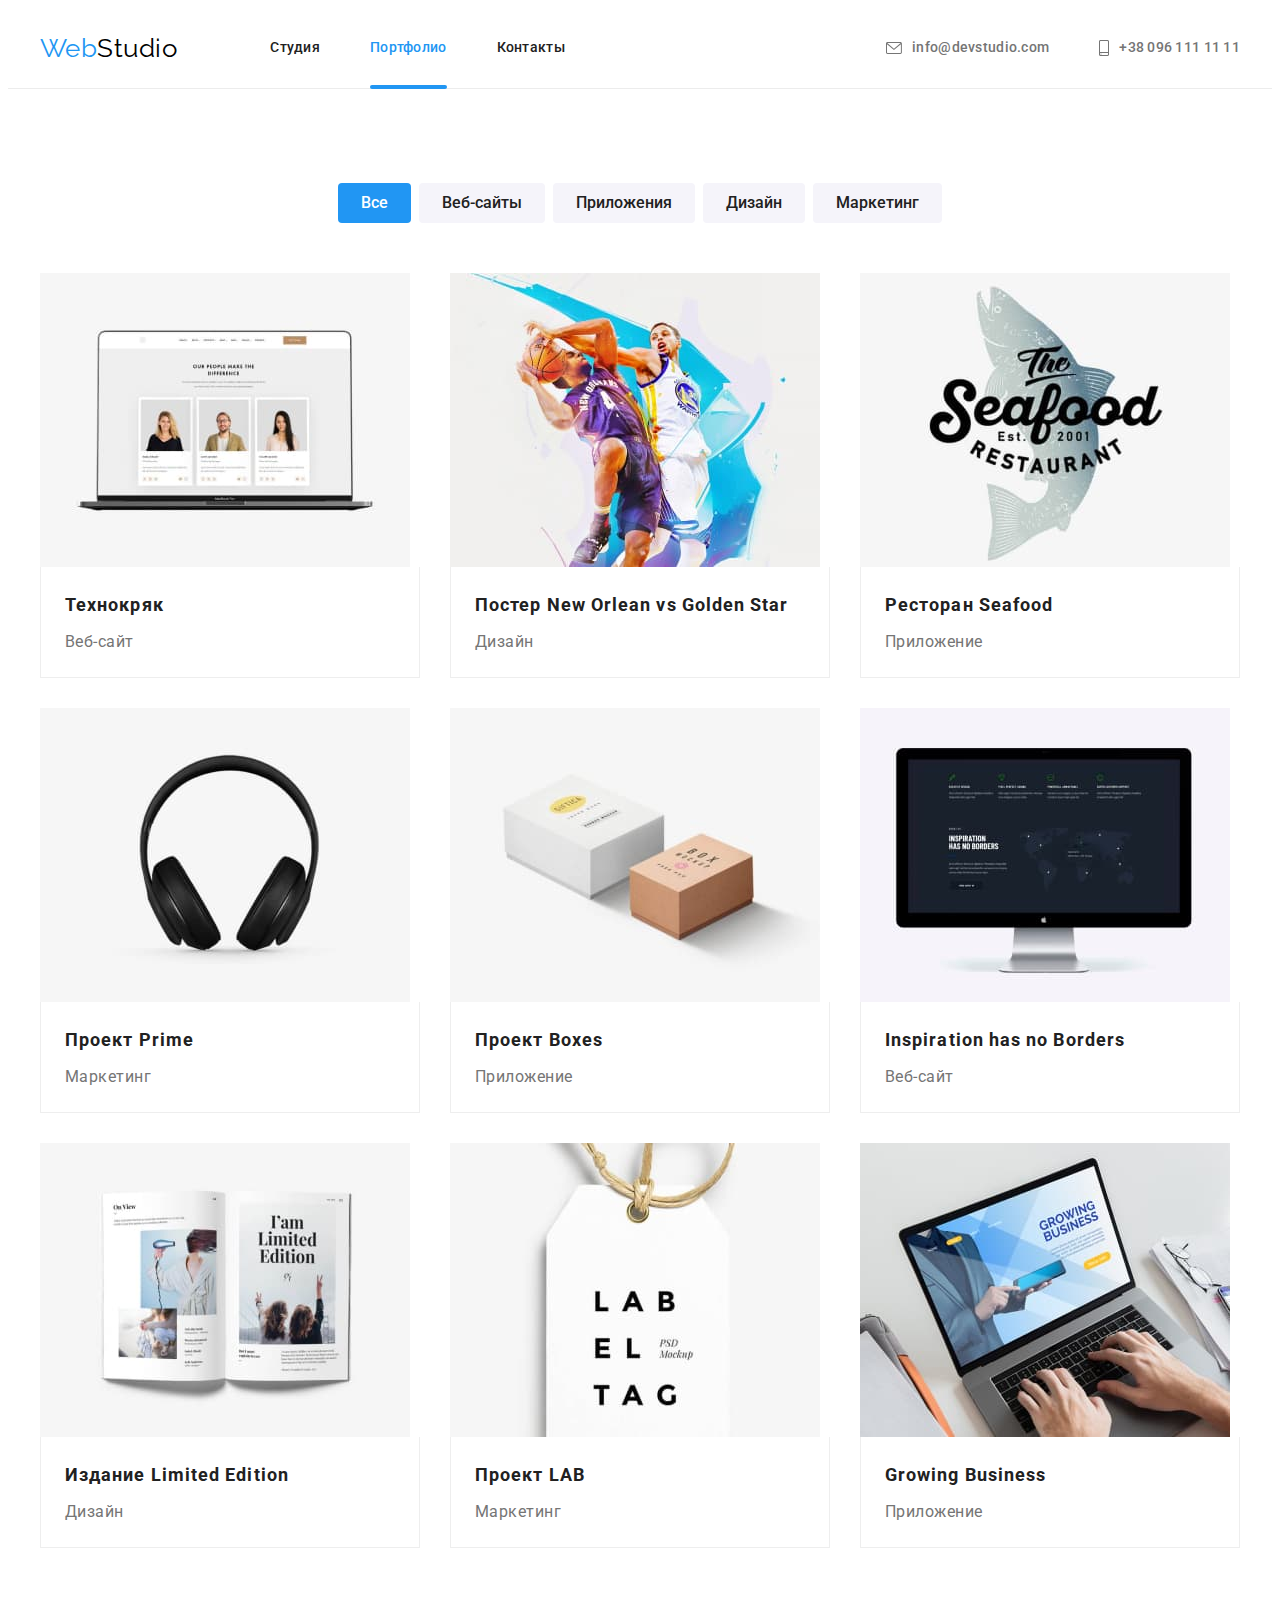
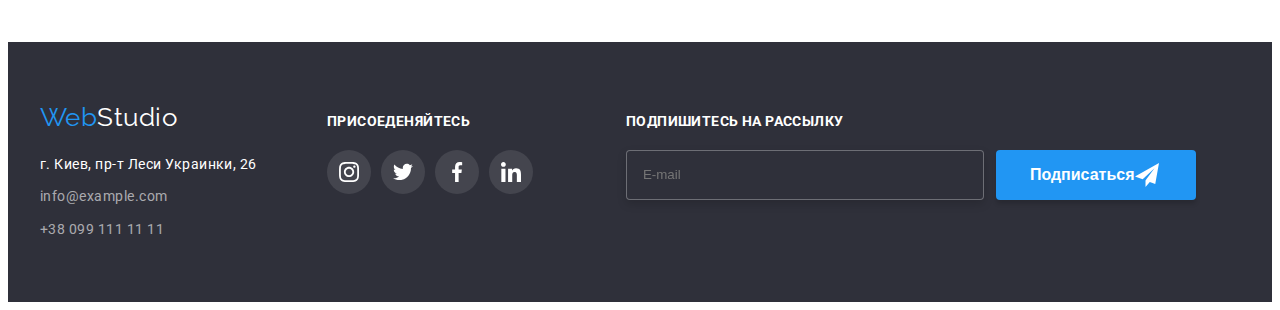
==== commit bfc3938c: "правка cscc" ====
--- a/portfolio.html
+++ b/portfolio.html
@@ -21,32 +21,39 @@
       referrerpolicy="no-referrer"
     />
     <link rel="stylesheet" href="CSS/styles.css" />
+    <link rel="stylesheet" href="./CSS/main.css" />
   </head>
 
   <body class="page">
     <!-- Шапка -->
-    <header class="page-header">
+    <header class="header">
       <div class="container">
-        <nav class="nav-flex">
-          <a href="" class="logo"><span class="span-logo">Web</span>Studio</a>
-          <ul class="site-nav list">
-            <li class="item"><a href="./index.html" class="link">Студия</a></li>
-            <li class="item"><a href="" class="link current">Портфолио</a></li>
-            <li class="item"><a href="" class="link">Контакты</a></li>
+        <nav class="navigation">
+          <a href="" class="logo"><span class="logo__web">Web</span>Studio</a>
+          <ul class="site-nav header__nav list">
+            <li class="site-nav__item">
+              <a href="./index.html" class="site-nav__link">Студия</a>
+            </li>
+            <li class="site-nav__item">
+              <a href="" class="site-nav__link current">Портфолио</a>
+            </li>
+            <li class="site-nav__item">
+              <a href="" class="site-nav__link">Контакты</a>
+            </li>
           </ul>
         </nav>
-        <ul class="contacts list">
-          <li class="item-nav">
-            <a href="mailto:info@devstudio.com" class="link"
-              ><svg class="link-nav" width="16" height="12">
+        <ul class="contacts contacts__header list">
+          <li class="connect">
+            <a href="mailto:info@devstudio.com" class="connect__link"
+              ><svg class="connect__icon header__svg" width="16" height="12">
                 <use href="./Image/symbol-defs.svg#icon-letter"></use>
               </svg>
               info@devstudio.com</a
             >
           </li>
-          <li class="item-nav">
-            <a href="tel:+380961111111" class="link"
-              ><svg class="link-nav" width="10" height="16">
+          <li class="connect">
+            <a href="tel:+380961111111" class="connect__link"
+              ><svg class="connect__icon header__svg" width="10" height="16">
                 <use href="./Image/symbol-defs.svg#icon-phone"></use>
               </svg>
               +38 096 111 11 11</a
@@ -60,180 +67,178 @@
       <section class="section filters">
         <div class="container">
           <h1 class="visually-hidden">Скрытый заголовок</h1>
-          <ul class="filters-list list">
-            <li class="filters-list-item">
-              <button type="button" class="filters-btn current secondary">
+          <ul class="filters__list list">
+            <li class="filters__item">
+              <button type="button" class="filters__btn current secondary">
                 Все
               </button>
             </li>
-            <li class="filters-list-item">
-              <button type="button" class="filters-btn secondary">
+            <li class="filters__item">
+              <button type="button" class="filters__btn secondary">
                 Веб-сайты
               </button>
             </li>
-            <li class="filters-list-item">
-              <button type="button" class="filters-btn secondary">
+            <li class="filters__item">
+              <button type="button" class="filters__btn secondary">
                 Приложения
               </button>
             </li>
-            <li class="filters-list-item">
-              <button type="button" class="filters-btn secondary">
+            <li class="filters__item">
+              <button type="button" class="filters__btn secondary">
                 Дизайн
               </button>
             </li>
-            <li class="filters-list-item">
-              <button type="button" class="filters-btn secondary">
+            <li class="filters__item">
+              <button type="button" class="filters__btn secondary">
                 Маркетинг
               </button>
             </li>
           </ul>
 
-          <ul class="pictures-list list">
-            <li class="pictures-list-item">
-              <a href="" class="pictures-link">
-                <div class="pictures-top-wrap">
+          <ul class="pictures list">
+            <li class="pictures__item">
+              <a href="" class="pictures__link">
+                <div class="pictures__wrap">
                   <img src="./ImageHW2/1.jpg" alt="Веб-сайт" width="370" />
-                  <p class="pictures-top-text">
-                    Ресурс предлагает комплексные предложения с разным уровнем
-                    функционала и сервисов. Все это позволит посетителю получить
-                    исчерпывающие сведения о компании или частном лице.
-                  </p>
-                </div>
-                <div class="pictures-list-name">
-                  <h2 class="pictures-list-title">Технокряк</h2>
-                  <p class="pictures-list-text">Веб-сайт</p>
-                </div>
-              </a>
-            </li>
-            <li class="pictures-list-item">
-              <a href="" class="pictures-link">
-                <div class="pictures-top-wrap">
+                  <p class="pictures__top-text">
+                    Ресурс предлагает комплексные предложения с разным уровнем
+                    функционала и сервисов. Все это позволит посетителю получить
+                    исчерпывающие сведения о компании или частном лице.
+                  </p>
+                </div>
+                <div class="pictures__name">
+                  <h2 class="pictures__title">Технокряк</h2>
+                  <p class="pictures__text">Веб-сайт</p>
+                </div>
+              </a>
+            </li>
+            <li class="pictures__item">
+              <a href="" class="pictures__link">
+                <div class="pictures__wrap">
                   <img src="./ImageHW2/2.jpg" alt="Постер" width="370" />
-                  <p class="pictures-top-text">
-                    Ресурс предлагает комплексные предложения с разным уровнем
-                    функционала и сервисов. Все это позволит посетителю получить
-                    исчерпывающие сведения о компании или частном лице.
-                  </p>
-                </div>
-                <div class="pictures-list-name">
-                  <h2 class="pictures-list-title">
+                  <p class="pictures__top-text">
+                    Ресурс предлагает комплексные предложения с разным уровнем
+                    функционала и сервисов. Все это позволит посетителю получить
+                    исчерпывающие сведения о компании или частном лице.
+                  </p>
+                </div>
+                <div class="pictures__name">
+                  <h2 class="pictures__title">
                     Постер New Orlean vs Golden Star
                   </h2>
-                  <p class="pictures-list-text">Дизайн</p>
-                </div>
-              </a>
-            </li>
-            <li class="pictures-list-item">
-              <a href="" class="pictures-link">
-                <div class="pictures-top-wrap">
+                  <p class="pictures__text">Дизайн</p>
+                </div>
+              </a>
+            </li>
+            <li class="pictures__item">
+              <a href="" class="pictures__link">
+                <div class="pictures__wrap">
                   <img src="./ImageHW2/3.jpg" alt="Ресторан" width="370" />
-                  <p class="pictures-top-text">
-                    Ресурс предлагает комплексные предложения с разным уровнем
-                    функционала и сервисов. Все это позволит посетителю получить
-                    исчерпывающие сведения о компании или частном лице.
-                  </p>
-                </div>
-                <div class="pictures-list-name">
-                  <h2 class="pictures-list-title">Ресторан Seafood</h2>
-                  <p class="pictures-list-text">Приложение</p>
-                </div>
-              </a>
-            </li>
-            <li class="pictures-list-item">
-              <a href="" class="pictures-link">
-                <div class="pictures-top-wrap">
+                  <p class="pictures__top-text">
+                    Ресурс предлагает комплексные предложения с разным уровнем
+                    функционала и сервисов. Все это позволит посетителю получить
+                    исчерпывающие сведения о компании или частном лице.
+                  </p>
+                </div>
+                <div class="pictures__name">
+                  <h2 class="pictures__title">Ресторан Seafood</h2>
+                  <p class="pictures__text">Приложение</p>
+                </div>
+              </a>
+            </li>
+            <li class="pictures__item">
+              <a href="" class="pictures__link">
+                <div class="pictures__wrap">
                   <img src="./ImageHW2/4.jpg" alt="Наушники" width="370" />
-                  <p class="pictures-top-text">
-                    Ресурс предлагает комплексные предложения с разным уровнем
-                    функционала и сервисов. Все это позволит посетителю получить
-                    исчерпывающие сведения о компании или частном лице.
-                  </p>
-                </div>
-                <div class="pictures-list-name">
-                  <h2 class="pictures-list-title">Проект Prime</h2>
-                  <p class="pictures-list-text">Маркетинг</p>
-                </div>
-              </a>
-            </li>
-            <li class="pictures-list-item">
-              <a href="" class="pictures-link">
-                <div class="pictures-top-wrap">
+                  <p class="pictures__top-text">
+                    Ресурс предлагает комплексные предложения с разным уровнем
+                    функционала и сервисов. Все это позволит посетителю получить
+                    исчерпывающие сведения о компании или частном лице.
+                  </p>
+                </div>
+                <div class="pictures__name">
+                  <h2 class="pictures__title">Проект Prime</h2>
+                  <p class="pictures__text">Маркетинг</p>
+                </div>
+              </a>
+            </li>
+            <li class="pictures__item">
+              <a href="" class="pictures__link">
+                <div class="pictures__wrap">
                   <img src="./ImageHW2/5.jpg" alt="Коробки" width="370" />
-                  <p class="pictures-top-text">
-                    Ресурс предлагает комплексные предложения с разным уровнем
-                    функционала и сервисов. Все это позволит посетителю получить
-                    исчерпывающие сведения о компании или частном лице.
-                  </p>
-                </div>
-                <div class="pictures-list-name">
-                  <h2 class="pictures-list-title">Проект Boxes</h2>
-                  <p class="pictures-list-text">Приложение</p>
-                </div>
-              </a>
-            </li>
-            <li class="pictures-list-item">
-              <a href="" class="pictures-link">
-                <div class="pictures-top-wrap">
+                  <p class="pictures__top-text">
+                    Ресурс предлагает комплексные предложения с разным уровнем
+                    функционала и сервисов. Все это позволит посетителю получить
+                    исчерпывающие сведения о компании или частном лице.
+                  </p>
+                </div>
+                <div class="pictures__name">
+                  <h2 class="pictures__title">Проект Boxes</h2>
+                  <p class="pictures__text">Приложение</p>
+                </div>
+              </a>
+            </li>
+            <li class="pictures__item">
+              <a href="" class="pictures__link">
+                <div class="pictures__wrap">
                   <img src="./ImageHW2/6.jpg" alt="Веб-сайт" width="370" />
-                  <p class="pictures-top-text">
-                    Ресурс предлагает комплексные предложения с разным уровнем
-                    функционала и сервисов. Все это позволит посетителю получить
-                    исчерпывающие сведения о компании или частном лице.
-                  </p>
-                </div>
-                <div class="pictures-list-name">
-                  <h2 class="pictures-list-title">
-                    Inspiration has no Borders
-                  </h2>
-                  <p class="pictures-list-text">Веб-сайт</p>
-                </div>
-              </a>
-            </li>
-            <li class="pictures-list-item">
-              <a href="" class="pictures-link">
-                <div class="pictures-top-wrap">
+                  <p class="pictures__top-text">
+                    Ресурс предлагает комплексные предложения с разным уровнем
+                    функционала и сервисов. Все это позволит посетителю получить
+                    исчерпывающие сведения о компании или частном лице.
+                  </p>
+                </div>
+                <div class="pictures__name">
+                  <h2 class="pictures__title">Inspiration has no Borders</h2>
+                  <p class="pictures__text">Веб-сайт</p>
+                </div>
+              </a>
+            </li>
+            <li class="pictures__item">
+              <a href="" class="pictures__link">
+                <div class="pictures__wrap">
                   <img src="./ImageHW2/7.jpg" alt="Книга" width="370" />
-                  <p class="pictures-top-text">
-                    Ресурс предлагает комплексные предложения с разным уровнем
-                    функционала и сервисов. Все это позволит посетителю получить
-                    исчерпывающие сведения о компании или частном лице.
-                  </p>
-                </div>
-                <div class="pictures-list-name">
-                  <h3 class="pictures-list-title">Издание Limited Edition</h3>
-                  <p class="pictures-list-text">Дизайн</p>
-                </div>
-              </a>
-            </li>
-            <li class="pictures-list-item">
-              <a href="" class="pictures-link">
-                <div class="pictures-top-wrap">
+                  <p class="pictures__top-text">
+                    Ресурс предлагает комплексные предложения с разным уровнем
+                    функционала и сервисов. Все это позволит посетителю получить
+                    исчерпывающие сведения о компании или частном лице.
+                  </p>
+                </div>
+                <div class="pictures__name">
+                  <h3 class="pictures__title">Издание Limited Edition</h3>
+                  <p class="pictures__text">Дизайн</p>
+                </div>
+              </a>
+            </li>
+            <li class="pictures__item">
+              <a href="" class="pictures__link">
+                <div class="pictures__wrap">
                   <img src="./ImageHW2/8.jpg" alt="Этикетка" width="370" />
-                  <p class="pictures-top-text">
-                    Ресурс предлагает комплексные предложения с разным уровнем
-                    функционала и сервисов. Все это позволит посетителю получить
-                    исчерпывающие сведения о компании или частном лице.
-                  </p>
-                </div>
-                <div class="pictures-list-name">
-                  <h2 class="pictures-list-title">Проект LAB</h2>
-                  <p class="pictures-list-text">Маркетинг</p>
-                </div>
-              </a>
-            </li>
-            <li class="pictures-list-item">
-              <a href="" class="pictures-link">
-                <div class="pictures-top-wrap list">
+                  <p class="pictures__top-text">
+                    Ресурс предлагает комплексные предложения с разным уровнем
+                    функционала и сервисов. Все это позволит посетителю получить
+                    исчерпывающие сведения о компании или частном лице.
+                  </p>
+                </div>
+                <div class="pictures__name">
+                  <h2 class="pictures__title">Проект LAB</h2>
+                  <p class="pictures__text">Маркетинг</p>
+                </div>
+              </a>
+            </li>
+            <li class="pictures__item">
+              <a href="" class="pictures__link">
+                <div class="pictures__wrap list">
                   <img src="./ImageHW2/9.jpg" alt="Продукт" width="370" />
-                  <p class="pictures-top-text">
-                    Ресурс предлагает комплексные предложения с разным уровнем
-                    функционала и сервисов. Все это позволит посетителю получить
-                    исчерпывающие сведения о компании или частном лице.
-                  </p>
-                </div>
-                <div class="pictures-list-name">
-                  <h2 class="pictures-list-title">Growing Business</h2>
-                  <p class="pictures-list-text">Приложение</p>
+                  <p class="pictures__top-text">
+                    Ресурс предлагает комплексные предложения с разным уровнем
+                    функционала и сервисов. Все это позволит посетителю получить
+                    исчерпывающие сведения о компании или частном лице.
+                  </p>
+                </div>
+                <div class="pictures__name">
+                  <h2 class="pictures__title">Growing Business</h2>
+                  <p class="pictures__text">Приложение</p>
                 </div>
               </a>
             </li>
@@ -244,58 +249,60 @@
     <!-- Футер -->
     <footer class="section footer">
       <div class="container">
-        <div class="container-footer">
-          <div class="container-address">
+        <div class="container__footer">
+          <div class="container__address">
             <a href="" class="logo"
-              >Web<span class="span-logo-footer">Studio</span></a
+              >Web<span class="footer__logo">Studio</span></a
             >
-            <address class="footer-adr">
-              <ul class="footer-list list">
-                <li class="footer-list-item">
+            <address class="footer__adr">
+              <ul class="footer__list list">
+                <li class="footer__item">
                   <a
                     href="https://goo.gl/maps/ig4sHkHrLvTvoZ76A"
-                    class="address"
+                    class="footer__address"
                     >г. Киев, пр-т Леси Украинки, 26</a
                   >
                 </li>
-                <li class="footer-list-item">
-                  <a href="mailto:info@example.com" class="link"
+                <li class="footer__item">
+                  <a href="mailto:info@example.com" class="footer__link"
                     >info@example.com</a
                   >
                 </li>
-                <li class="footer-list-item">
-                  <a href="tel:+380991111111" class="link">+38 099 111 11 11</a>
+                <li class="footer__item">
+                  <a href="tel:+380991111111" class="footer__link"
+                    >+38 099 111 11 11</a
+                  >
                 </li>
               </ul>
             </address>
           </div>
           <div class="join">
-            <h2 class="join-soc-title">ПРИСОЕДЕНЯЙТЕСЬ</h2>
-            <ul class="join-soc-list list">
-              <li class="join-soc-item">
-                <a href="" class="join-soc-link"
-                  ><svg class="team-list-icon" width="20" height="20">
+            <h2 class="join__title">ПРИСОЕДЕНЯЙТЕСЬ</h2>
+            <ul class="join__list list">
+              <li class="join__item">
+                <a href="" class="join__link"
+                  ><svg width="20" height="20">
                     <use href="./Image/symbol-defs.svg#icon-instagram"></use>
                   </svg>
                 </a>
               </li>
-              <li class="join-soc-item">
-                <a href="" class="join-soc-link"
-                  ><svg class="team-list-icon" width="20" height="20">
+              <li class="join__item">
+                <a href="" class="join__link"
+                  ><svg width="20" height="20">
                     <use href="./Image/symbol-defs.svg#icon-twitter"></use>
                   </svg>
                 </a>
               </li>
-              <li class="join-soc-item">
-                <a href="" class="join-soc-link"
-                  ><svg class="team-list-icon" width="20" height="20">
+              <li class="join__item">
+                <a href="" class="join__link"
+                  ><svg width="20" height="20">
                     <use href="./Image/symbol-defs.svg#icon-facebook"></use>
                   </svg>
                 </a>
               </li>
-              <li class="join-soc-item">
-                <a href="" class="join-soc-link"
-                  ><svg class="team-list-icon" width="20" height="20">
+              <li class="join__item">
+                <a href="" class="join__link"
+                  ><svg width="20" height="20">
                     <use href="./Image/symbol-defs.svg#icon-linkedin"></use>
                   </svg>
                 </a>
@@ -303,19 +310,19 @@
             </ul>
           </div>
           <div class="subscribe">
-            <h2 class="subscribe-title">Подпишитесь на рассылку</h2>
-            <form class="subsribe-form">
-              <label class="subscribe-label">
+            <h2 class="subscribe__title">Подпишитесь на рассылку</h2>
+            <form class="subsсribe__form">
+              <label class="subscribe__label">
                 <input
                   type="email"
                   name="email"
-                  class="sub-email"
+                  class="subsсribe__email"
                   placeholder="E-mail"
                 />
               </label>
-              <button type="submit" class="sub-btn">
+              <button type="submit" class="subsсribe__btn">
                 Подписаться
-                <svg class="sub-svg" width="24" height="24">
+                <svg class="subsсribe__icon" width="24" height="24">
                   <use href="./Image/symbol-defs.svg#icon-icon-send"></use>
                 </svg>
               </button>
--- a/CSS/styles.css
+++ b/CSS/styles.css
@@ -6,953 +6,28 @@
 /* бэкграунд Наша команда #F5F4FA */
 /* логотип #000000 */
 
-:root {
-  --primary-text-color: #212121;
-  --secondary-text-color: #757575;
-  --accent-color: #2196f3;
-  --bcg-team-color: #f5f4fa;
-  --bgc-header: #ececec;
-  --bgc-hero-footer: #2f303a;
-  --logo: #000000;
-  --icon-text: #afb1b8;
-  --icon-bgc: #ffffff;
-  --cubic-bezier: cubic-bezier(0.4, 0, 0.2, 1);
-}
-
-html {
-  box-sizing: border-box;
-}
-
-.page {
-  font-family: 'Roboto', 'sans-serif';
-  background-color: #ffffff;
-  letter-spacing: 0.03em;
-}
-.visually-hidden {
-  position: absolute;
-  width: 1px;
-  height: 1px;
-  margin: -1px;
-  border: 0;
-  padding: 0;
-  white-space: nowrap;
-  clip-path: inset(100%);
-  clip: rect(0 0 0 0);
-  overflow: hidden;
-}
-
-p,
-h1,
-h2,
-h3 {
-  margin: 0;
-}
-
-ul,
-ol {
-  padding-left: 0;
-  margin: 0;
-}
-
-img {
-  max-width: 100%;
-  display: block;
-  height: auto;
-}
-
-button {
-  cursor: pointer;
-}
-
-.list {
-  list-style: none;
-}
-
-.container {
-  width: 1200px;
-  padding-left: 15px;
-  padding-right: 15px;
-  margin: 0 auto;
-}
-.section {
-  padding: 94px 0;
-  /* outline: 2px solid tomato; */
-}
 /* Лого */
-.page-header {
-  border-bottom: 1px solid #ececec;
-}
-.page-header .container {
-  display: flex;
-  align-items: center;
-}
-.logo {
-  color: var(--logo);
-  text-decoration: none;
-  font-family: 'Raleway';
-  font-size: 26px;
-  line-height: 1.19;
-  /* outline: 2px solid black; */
-}
-
-.span-logo {
-  color: var(--accent-color);
-}
 
 /* Шапка сайта */
-.nav-flex {
-  display: flex;
-  align-items: center;
-}
-
-.site-nav {
-  display: flex;
-  margin-left: 93px;
-  font-weight: 500;
-  font-size: 14px;
-  line-height: 1.14;
-  letter-spacing: 0.02em;
-}
-.site-nav .item:not(:last-child) {
-  margin-right: 50px;
-}
-.site-nav .item {
-  position: relative;
-}
-.site-nav .link {
-  color: var(--primary-text-color);
-  text-decoration: none;
-  display: block;
-  padding-top: 32px;
-  padding-bottom: 32px;
-  cursor: pointer;
-  transition-property: color;
-  transition-duration: 250ms;
-  transition-timing-function: cubic-bezier(0.4, 0, 0.2, 1);
-  /* outline: 2px solid black; */
-}
-
-.site-nav .link:hover,
-.site-nav .link:focus {
-  color: var(--accent-color);
-}
-
-.site-nav .link.current::after {
-  display: inline-block;
-  position: absolute;
-  bottom: -1px;
-  left: 0;
-  content: '';
-  width: 100%;
-  height: 4px;
-  background: var(--accent-color);
-  border-radius: 2px;
-}
-.site-nav .link.current {
-  color: var(--accent-color);
-}
-.item-nav .link {
-  display: flex;
-  align-items: center;
-  transition-property: color;
-  transition-duration: 250ms;
-  transition-timing-function: var(--cubic-bezier);
-}
-.link-nav {
-  margin-right: 10px;
-  fill: currentColor;
-}
-
-.contacts {
-  color: var(--secondary-text-color);
-  text-decoration: none;
-  font-weight: 500;
-  font-size: 14px;
-  line-height: 1.14;
-  letter-spacing: 0.02em;
-  display: flex;
-  margin-left: auto;
-  /* outline: 2px solid black; */
-}
-.contacts .link {
-  display: flex;
-  color: var(--secondary-text-color);
-  fill: var(--secondary-text-color);
-  text-decoration: none;
-  transition-property: fill, color;
-  transition-duration: 250ms;
-  transition-timing-function: cubic-bezier(0.4, 0, 0.2, 1);
-}
-.contacts > .item-nav:first-child {
-  margin-right: 50px;
-}
-.contacts .link:hover,
-.contacts .link:focus {
-  color: var(--accent-color);
-  fill: var(--accent-color);
-}
 
 /* Герой */
-.hero {
-  background-color: var(--bgc-hero-footer);
-  padding: 200px 0;
-  text-align: center;
-  max-width: 1600px;
-  height: 600px;
-  margin-left: auto;
-  margin-right: auto;
-  background-image: linear-gradient(
-      to right,
-      rgba(47, 48, 58, 0.4),
-      rgba(47, 48, 58, 0.4)
-    ),
-    url(../Image/hero.jpg);
-  background-repeat: no-repeat;
-  background-size: cover;
-  background-position: center;
-  /* outline: 2px solid tomato; */
-}
-.hero-title {
-  background-color: ;
-  color: #ffffff;
-  font-weight: 900;
-  font-size: 44px;
-  line-height: 1.36;
-  text-align: center;
-  letter-spacing: 0.06em;
-  text-transform: uppercase;
-  min-width: 696px;
-  margin-top: 0;
-  margin-bottom: 30px;
-  margin-left: auto;
-  margin-right: auto;
-  /* outline: 2px solid tomato; */
-}
 
-.btn-hero {
-  font-family: inherit;
-  background-color: var(--accent-color);
-  color: #ffffff;
-  font-weight: 700;
-  font-size: 16px;
-  line-height: 1.88;
-  letter-spacing: 0.06em;
-  border-radius: 4px;
-  padding: 10px 32px;
-  min-width: 200px;
-  align-items: center;
-  text-align: center;
-  border: 1px solid transparent;
-  /* outline: 2px solid tomato; */
-}
-
-.btn-hero:hover,
-.btn-hero:focus,
-.btn-hero:active {
-  background-color: var(--accent-color);
-  color: #ffffff;
-  cursor: pointer;
-  padding: 10px 32px;
-}
 /* Преимущества */
 
-.features-list-title {
-  color: var(--primary-text-color);
-  font-size: 14px;
-  font-weight: 700;
-  line-height: 1.14;
-  text-transform: uppercase;
-  text-align: left;
-  margin-top: 0;
-  margin-bottom: 10px;
-  /* outline: 2px solid tomato; */
-}
-
-.features-list {
-  display: flex;
-  justify-content: space-between;
-}
-.features-list-item {
-  width: 270px;
-}
-
-.features-list-item {
-  display: inline-block;
-  width: 270px;
-  background-size: 70px 70px;
-  background-repeat: no-repeat;
-  background-position: center;
-  /* outline: 2px solid tomato; */
-}
-
-.features-list-text {
-  color: var(--secondary-text-color);
-  font-size: 14px;
-  font-weight: 400;
-  line-height: 1.71;
-  text-align: left;
-  margin-top: 0;
-  margin-bottom: 0;
-
-  /* outline: 2px solid tomato; */
-}
-
-.features-icon {
-  display: flex;
-  padding: 0;
-  margin: 0 0 30px 0;
-  height: 120px;
-  background-color: var(--bcg-team-color);
-  justify-content: center;
-  align-items: center;
-}
-
 /* Чем мы занимаемся */
-.work {
-  padding-top: 94px;
-  /* outline: 2px solid tomato; */
-}
-
-.work-title {
-  color: var(--primary-text-color);
-  font-size: 36px;
-  line-height: 1.16;
-  text-align: center;
-  margin-bottom: 50px;
-  /* outline: 2px solid tomato; */
-}
-.work-list {
-  display: flex;
-  margin-left: -30px;
-  /* outline: 2px solid tomato; */
-}
-.work-list-item {
-  flex-basis: calc((100% - 90px) / 3);
-  margin-left: 30px;
-  position: relative;
-}
-.bottom-text {
-  font-weight: 700;
-  font-size: 14px;
-  line-height: 1.14;
-  text-align: center;
-  letter-spacing: 0.03em;
-  text-transform: uppercase;
-  position: absolute;
-  display: flex;
-  width: 100%;
-  height: 70px;
-  bottom: 0;
-  left: 0;
-  justify-content: center;
-  align-items: center;
-  background: rgba(47, 48, 58, 0.8);
-  color: var(--icon-bgc);
-}
 
 /* Наша команда */
-.team {
-  background-color: var(--bcg-team-color);
-  /* outline: 2px solid tomato; */
-}
 
-.team-list {
-  display: flex;
-  margin-left: -30px;
-}
-.team-list-item {
-  width: calc(100% / 4 - 30px);
-  background: #ffffff;
-  box-shadow: 0px 1px 3px rgba(0, 0, 0, 0.12), 0px 1px 1px rgba(0, 0, 0, 0.14),
-    0px 2px 1px rgba(0, 0, 0, 0.2);
-  border-radius: 0px 0px 4px 4px;
-}
+/* Клиенты */
 
-.team-title {
-  color: var(--primary-text-color);
-  font-size: 36px;
-  line-height: 1.16;
-  text-align: center;
-  margin-bottom: 50px;
-  /* outline: 2px solid tomato; */
-}
-
-.team-list-title {
-  color: var(--primary-text-color);
-  font-size: 16px;
-  line-height: 1.18;
-  text-align: center;
-  margin-bottom: 10px;
-  /* outline: 2px solid tomato; */
-}
-
-.team-list-text {
-  color: var(--secondary-text-color);
-  font-size: 16px;
-  line-height: 1.18;
-  text-align: center;
-  margin-top: 0;
-  margin-bottom: 16px;
-  /* outline: 2px solid tomato; */
-}
-.team-list-name {
-  background-color: #ffffff;
-  text-align: center;
-  padding: 30px 0;
-}
-.team-list-soc {
-  display: flex;
-  justify-content: center;
-  margin-top: 16px;
-}
-
-.team-icon:not(:last-child) {
-  margin-right: 10px;
-}
-
-.team-list-item {
-  margin-left: 30px;
-  box-shadow: 0px 1px 3px rgba(0, 0, 0, 0.12), 0px 1px 1px rgba(0, 0, 0, 0.14),
-    0px 2px 1px rgba(0, 0, 0, 0.2);
-  border-radius: 0px 0px 4px 4px;
-}
-.team-list-link {
-  width: 44px;
-  height: 44px;
-  background-color: var(--icon-bgc);
-  border-radius: 50%;
-  display: flex;
-  justify-content: center;
-  align-items: center;
-  fill: var(--icon-text);
-  transition-property: fill, border-radius, background-color;
-  transition-duration: 250ms;
-  transition-timing-function: var(--cubic-bezier);
-}
-
-.team-list-link:hover,
-.team-list-link:focus {
-  background-color: var(--accent-color);
-  fill: var(--icon-bgc);
-  border-radius: 100%;
-}
-/* Клиенты */
-.clients-title {
-  font-weight: 700;
-  font-size: 36px;
-  line-height: 1.16;
-  text-align: center;
-  letter-spacing: 0.03em;
-  margin-bottom: 50px;
-}
-.clients-list {
-  display: flex;
-  justify-content: center;
-}
-
-.clients-link {
-  margin: 0;
-  padding: 0;
-  width: 170px;
-  height: 92px;
-  display: flex;
-  justify-content: center;
-  align-items: center;
-  fill: var(--icon-text);
-  border: 1px solid var(--icon-text);
-  box-sizing: border-box;
-  border-radius: 4px;
-  object-fit: contain;
-  transition-property: fill, border, box-sizing, border-radius;
-  transition-duration: 250ms;
-  transition-timing-function: cubic-bezier(0.4, 0, 0.2, 1);
-}
-
-.clients-link:hover,
-.clients-link:focus,
-.clients-link:active {
-  fill: var(--accent-color);
-  border: 1px solid var(--accent-color);
-  box-sizing: border-box;
-  border-radius: 4px;
-}
-.clients-list-item:not(:last-child) {
-  margin-right: 30px;
-}
 /* Футер */
-.footer {
-  background-color: var(--bgc-hero-footer);
-  padding-top: 60px;
-  padding-bottom: 60px;
-}
-.container-footer {
-  display: flex;
-  align-items: baseline;
-}
-.container-address {
-  flex-grow: 1;
-}
-.span-logo-footer {
-  font-family: 'Raleway';
-  color: #ffffff;
-}
-.footer-adr {
-  margin-top: 20px;
-}
-
-.footer-list-item:not(:last-child) {
-  margin-bottom: 9px;
-}
-
-.footer-list .address {
-  color: #ffffff;
-  font-style: normal;
-  text-decoration: none;
-  font-size: 14px;
-  line-height: 1.71;
-  margin-bottom: 10px;
-  transition-property: color;
-  transition-duration: 250ms;
-  transition-timing-function: var(--cubic-bezier);
-  /* outline: 2px solid tomato; */
-}
-
-.footer .logo {
-  color: var(--accent-color);
-}
-
-.footer-list .link {
-  text-decoration: none;
-  font-style: normal;
-  font-size: 14px;
-  line-height: 1.71;
-  color: rgba(255, 255, 255, 0.6);
-  margin-bottom: 10px;
-  transition-property: color;
-  transition-duration: 250ms;
-  transition-timing-function: var(--cubic-bezier);
-  /* outline: 2px solid tomato; */
-}
-
-.footer-list .link:hover,
-.footer-list .link:focus,
-.footer-list .address:hover,
-.footer-list .address:focus {
-  color: var(--accent-color);
-}
 
 /* Соц.сети */
-.join {
-  margin-left: 70px;
-}
-.join-soc-title {
-  margin-bottom: 20px;
-  font-weight: 700;
-  font-size: 14px;
-  line-height: 1.14;
-  letter-spacing: 0.03em;
-  text-transform: uppercase;
-  color: #ffffff;
-}
-.join-soc-list {
-  display: flex;
-  justify-content: center;
-}
-.join-soc-link {
-  padding: 0;
-  width: 44px;
-  height: 44px;
-  background-color: rgba(255, 255, 255, 0.1);
-  border-radius: 50%;
-  display: flex;
-  justify-content: center;
-  align-items: center;
-  fill: var(--icon-bgc);
-  transition-property: border-radius, background-color;
-  transition-duration: 250ms;
-  transition-timing-function: var(--cubic-bezier);
-}
-.join-soc-item:not(:last-child) {
-  margin-right: 10px;
-}
-.join-soc-link:hover,
-.join-soc-link:focus,
-.join-soc-link:active {
-  background-color: var(--accent-color);
-  border-radius: 50%;
-}
+
 /* Subscribe */
-.subscribe {
-  margin-left: 93px;
-}
-.subscribe-title {
-  font-weight: 700;
-  font-size: 14px;
-  line-height: 1.14;
-  letter-spacing: 0.03em;
-  text-transform: uppercase;
-  color: #ffffff;
-  margin-bottom: 20px;
-}
-.subsribe-form {
-  display: flex;
-}
-.subscribe-label {
-  margin-right: 12px;
-}
-.sub-email {
-  padding: 15px 16px;
-  width: 358px;
-  height: 50px;
-  border: 1px solid rgba(255, 255, 255, 0.3);
-  box-sizing: border-box;
-  filter: drop-shadow(0px 4px 4px rgba(0, 0, 0, 0.15));
-  border-radius: 4px;
-  background: #2f303a;
-  color: rgba(255, 255, 255, 0.6);
-}
-.sub-btn {
-  display: flex;
-  align-items: center;
-  width: 200px;
-  height: 50px;
-  padding: 10px 32px;
-  background-color: var(--accent-color);
-  color: var(--icon-bgc);
-  font-weight: 700;
-  font-size: 16px;
-  line-height: 1.88;
-  cursor: pointer;
-  box-shadow: 0px 4px 4px rgba(0, 0, 0, 0.15);
-  border-radius: 4px;
-  border-color: transparent;
-  transition-property: background-color, color;
-  transition-duration: 250ms;
-  transition-timing-function: cubic-bezier(0.4, 0, 0.2, 1);
-}
-.sub-svg {
-  margin-left: 10px;
-  width: 24px;
-  height: 24px;
-  fill: #ffffff;
-  transition-property: fill;
-  transition-duration: 250ms;
-  transition-timing-function: cubic-bezier(0.4, 0, 0.2, 1);
-}
 
 /* Портфолио Фильтр*/
-.filters-list {
-  display: flex;
-  justify-content: center;
-  margin-bottom: 50px;
-}
-.filters-list-item:not(:last-child) {
-  margin-right: 8px;
-}
-
-.filters-btn {
-  font-family: inherit;
-  background-color: var(--bcg-team-color);
-  color: var(--primary-text-color);
-  cursor: pointer;
-  padding: 6px 22px;
-  font-weight: 500;
-  font-size: 16px;
-  line-height: 1.62;
-  text-align: center;
-  border-radius: 4px;
-  border: 1px solid transparent;
-  transition-property: color, background-color, box-shadow;
-  transition-duration: 250ms;
-  transition-timing-function: var(--cubic-bezier);
-  /* outline: 2px solid tomato; */
-}
-.filters-list .current {
-  background-color: var(--accent-color);
-  color: var(--icon-bgc);
-  cursor: pointer;
-}
-
-.filters-btn:hover,
-.filters-btn:focus {
-  background-color: var(--accent-color);
-  color: var(--bcg-team-color);
-  box-shadow: 0px 1px 1px rgba(0, 0, 0, 0.12), 0px 4px 4px rgba(0, 0, 0, 0.06),
-    1px 4px 6px rgba(0, 0, 0, 0.16);
-}
 
 /* Портфолио Картинки */
-.pictures-list {
-  display: flex;
-  flex-wrap: wrap;
-  /* outline: 2px solid tomato; */
-}
-.pictures-list-item {
-  width: calc((100% - 60px) / 3);
-}
-.pictures-top-wrap {
-  position: relative;
-  overflow: hidden;
-}
-.pictures-top-text {
-  position: absolute;
-  top: 0;
-  background-color: rgba(33, 150, 243, 0.9);
-  color: var(--icon-bgc);
-  font-weight: 400;
-  font-size: 18px;
-  line-height: 1.56;
-  letter-spacing: 0.03em;
-  padding: 63px 24px;
-  transform: translateY(100%);
-  transition: transform 250ms var(--cubic-bezier);
-}
-.pictures-list-item:hover .pictures-top-text,
-.pictures-list-item:focus .pictures-top-text {
-  transform: translateY(0%);
-}
 
-.pictures-list-item:not(:nth-child(3n)) {
-  margin-right: 30px;
-}
-.pictures-list-item:not(:nth-last-child(-n + 3)) {
-  margin-bottom: 30px;
-}
-
-.pictures-list-name {
-  border: 1px solid #eeeeee;
-  box-sizing: border-box;
-  border-top: none;
-  padding: 20px 24px;
-}
-.pictures-list-title {
-  color: var(--primary-text-color);
-  font-weight: 700;
-  font-size: 18px;
-  line-height: 2;
-  letter-spacing: 0.06em;
-  margin-bottom: 4px;
-  /* outline: 2px solid tomato; */
-}
-
-.pictures-list-text {
-  color: var(--secondary-text-color);
-  font-size: 16px;
-  line-height: 1.87;
-  letter-spacing: 0.03em;
-  /* outline: 2px solid tomato; */
-}
-
-.pictures-link {
-  text-decoration: none;
-}
-
-.pictures-list .pictures-link {
-  display: block;
-  position: relative;
-  cursor: pointer;
-  transition-property: box-shadow;
-  transition-duration: 250ms;
-  transition-timing-function: var(--cubic-bezier);
-}
-.pictures-list .pictures-link:hover,
-.pictures-list .pictures-link:focus {
-  box-shadow: 0px 1px 1px rgba(0, 0, 0, 0.12), 0px 4px 4px rgba(0, 0, 0, 0.06),
-    1px 4px 6px rgba(0, 0, 0, 0.16);
-}
 /* Backdrop */
-.backdrop {
-  position: fixed;
-  top: 0%;
-  left: 0%;
-  width: 100%;
-  height: 100%;
-  background-color: rgba(0, 0, 0, 0.2);
-  transition-duration: 250ms;
-  transition-timing-function: cubic-bezier(0.4, 0, 0.2, 1);
-}
-.modal {
-  position: absolute;
-  top: 50%;
-  left: 50%;
-  transform: translate(-50%, -50%);
-  width: 528px;
-  height: 581px;
-  background: #ffffff;
-  box-shadow: 0px 1px 3px rgba(0, 0, 0, 0.12), 0px 1px 1px rgba(0, 0, 0, 0.14),
-    0px 2px 1px rgba(0, 0, 0, 0.2);
-  border-radius: 4px;
-  justify-content: flex-end;
-}
-.modal-close-btn {
-  position: absolute;
-  top: 8px;
-  right: 8px;
-  width: 30px;
-  height: 30px;
-  display: flex;
-  justify-content: center;
-  align-items: center;
-  background-color: #ffffff;
-  border-radius: 50%;
-  border: 1px solid rgba(0, 0, 0, 0.1);
-  box-sizing: border-box;
-  cursor: pointer;
-}
-
-.is-hidden {
-  opacity: 0;
-  pointer-events: none;
-  visibility: hidden;
-}
-
-.modal-form {
-  display: flex;
-  flex-direction: column;
-  padding: 40px;
-}
-.modal-icon {
-  position: relative;
-  margin-bottom: 12px;
-}
-
-.modal-svg {
-  position: absolute;
-  left: 12px;
-  top: 11px;
-  transition-property: fill;
-  transition-duration: 250ms;
-  transition-timing-function: cubic-bezier(0.4, 0, 0.2, 1);
-}
-.modal-icon:focus-within .modal-svg {
-  fill: #2196f3;
-}
-.modal-icon:focus-within .modal-input {
-  border-color: #2196f3;
-}
-.modal-title {
-  font-size: 20px;
-  font-weight: 700;
-  line-height: 1.15;
-  text-align: center;
-  letter-spacing: 0.03em;
-  color: #212121;
-  margin-bottom: 12px;
-}
-.modal-label {
-  margin-bottom: 4px;
-  font-style: normal;
-  font-weight: 400;
-  font-size: 12px;
-  line-height: 1.16;
-  letter-spacing: 0.01em;
-  color: #757575;
-}
-.modal-input {
-  position: relative;
-  padding-left: 42px;
-  width: 448px;
-  height: 40px;
-  border: 1px solid rgba(33, 33, 33, 0.2);
-  box-sizing: border-box;
-  border-radius: 4px;
-  cursor: pointer;
-  transition-property: border-color;
-  transition-duration: 250ms;
-  transition-timing-function: cubic-bezier(0.4, 0, 0.2, 1);
-}
-.modal-textarea {
-  width: 448px;
-  height: 120px;
-  margin-bottom: 20px;
-  border: 1px solid rgba(33, 33, 33, 0.2);
-  box-sizing: border-box;
-  border-radius: 4px;
-  resize: none;
-  padding: 12px 16px;
-}
-
-.icon-mod {
-  position: relative;
-  display: flex;
-  align-items: center;
-  justify-content: center;
-  position: relative;
-  width: 16px;
-  height: 15px;
-  margin-right: 7px;
-  border: 2px solid #212121;
-  border-radius: 2px;
-  background-size: contain;
-  transition-property: background-color, border-box, border-color;
-  transition-duration: 250ms;
-  transition-timing-function: cubic-bezier(0.4, 0, 0.2, 1);
-}
-.checkbox-svg {
-  position: relative;
-  fill: transparent;
-}
-.checkbox:checked ~ .icon-mod {
-  background-color: #2196f3;
-  background-origin: border-box;
-  border-color: #2196f3;
-}
-
-.checkbox:checked + .icon-mod .checkbox-svg {
-  fill: var(--icon-bgc);
-}
-
-.modal-policy {
-  position: relative;
-  display: flex;
-  align-items: center;
-  justify-content: center;
-  margin-bottom: 30px;
-  font-weight: 400;
-  font-size: 14px;
-  line-height: 1.71;
-  letter-spacing: 0.03em;
-  color: #757575;
-}
-.checkbox-policy {
-  color: #2196f3;
-}
-
-.modal-btn {
-  background-color: var(--accent-color);
-  color: var(--icon-bgc);
-  cursor: pointer;
-  display: flex;
-  justify-content: center;
-  align-items: center;
-  margin: 0 auto;
-  width: 200px;
-  height: 50px;
-  padding: 10px 55px;
-  font-weight: 700;
-  font-size: 16px;
-  line-height: 1.62;
-  border-radius: 4px;
-  align-items: center;
-  text-align: center;
-  letter-spacing: 0.06em;
-  border: 1px solid transparent;
-  transition-property: box-shadow;
-  transition-duration: 250ms;
-  transition-timing-function: var(--cubic-bezier);
-}
-
-.modal-btn:hover {
-  box-shadow: 0px 1px 1px rgba(0, 0, 0, 0.12), 0px 4px 4px rgba(0, 0, 0, 0.06),
-    1px 4px 6px rgba(0, 0, 0, 0.16);
-}
-
-.exit-icon {
-  fill: #000000;
-  transition-property: transform, fill;
-  transition-duration: 250ms;
-  transition-timing-function: cubic-bezier(0.4, 0, 0.2, 1);
-}
-.modal-close-btn:hover .exit-icon {
-  fill: #2196f3;
-}
--- a/CSS/styles.css
+++ b/CSS/styles.css
@@ -6,953 +6,28 @@
 /* бэкграунд Наша команда #F5F4FA */
 /* логотип #000000 */
 
-:root {
-  --primary-text-color: #212121;
-  --secondary-text-color: #757575;
-  --accent-color: #2196f3;
-  --bcg-team-color: #f5f4fa;
-  --bgc-header: #ececec;
-  --bgc-hero-footer: #2f303a;
-  --logo: #000000;
-  --icon-text: #afb1b8;
-  --icon-bgc: #ffffff;
-  --cubic-bezier: cubic-bezier(0.4, 0, 0.2, 1);
-}
-
-html {
-  box-sizing: border-box;
-}
-
-.page {
-  font-family: 'Roboto', 'sans-serif';
-  background-color: #ffffff;
-  letter-spacing: 0.03em;
-}
-.visually-hidden {
-  position: absolute;
-  width: 1px;
-  height: 1px;
-  margin: -1px;
-  border: 0;
-  padding: 0;
-  white-space: nowrap;
-  clip-path: inset(100%);
-  clip: rect(0 0 0 0);
-  overflow: hidden;
-}
-
-p,
-h1,
-h2,
-h3 {
-  margin: 0;
-}
-
-ul,
-ol {
-  padding-left: 0;
-  margin: 0;
-}
-
-img {
-  max-width: 100%;
-  display: block;
-  height: auto;
-}
-
-button {
-  cursor: pointer;
-}
-
-.list {
-  list-style: none;
-}
-
-.container {
-  width: 1200px;
-  padding-left: 15px;
-  padding-right: 15px;
-  margin: 0 auto;
-}
-.section {
-  padding: 94px 0;
-  /* outline: 2px solid tomato; */
-}
 /* Лого */
-.page-header {
-  border-bottom: 1px solid #ececec;
-}
-.page-header .container {
-  display: flex;
-  align-items: center;
-}
-.logo {
-  color: var(--logo);
-  text-decoration: none;
-  font-family: 'Raleway';
-  font-size: 26px;
-  line-height: 1.19;
-  /* outline: 2px solid black; */
-}
-
-.span-logo {
-  color: var(--accent-color);
-}
 
 /* Шапка сайта */
-.nav-flex {
-  display: flex;
-  align-items: center;
-}
-
-.site-nav {
-  display: flex;
-  margin-left: 93px;
-  font-weight: 500;
-  font-size: 14px;
-  line-height: 1.14;
-  letter-spacing: 0.02em;
-}
-.site-nav .item:not(:last-child) {
-  margin-right: 50px;
-}
-.site-nav .item {
-  position: relative;
-}
-.site-nav .link {
-  color: var(--primary-text-color);
-  text-decoration: none;
-  display: block;
-  padding-top: 32px;
-  padding-bottom: 32px;
-  cursor: pointer;
-  transition-property: color;
-  transition-duration: 250ms;
-  transition-timing-function: cubic-bezier(0.4, 0, 0.2, 1);
-  /* outline: 2px solid black; */
-}
-
-.site-nav .link:hover,
-.site-nav .link:focus {
-  color: var(--accent-color);
-}
-
-.site-nav .link.current::after {
-  display: inline-block;
-  position: absolute;
-  bottom: -1px;
-  left: 0;
-  content: '';
-  width: 100%;
-  height: 4px;
-  background: var(--accent-color);
-  border-radius: 2px;
-}
-.site-nav .link.current {
-  color: var(--accent-color);
-}
-.item-nav .link {
-  display: flex;
-  align-items: center;
-  transition-property: color;
-  transition-duration: 250ms;
-  transition-timing-function: var(--cubic-bezier);
-}
-.link-nav {
-  margin-right: 10px;
-  fill: currentColor;
-}
-
-.contacts {
-  color: var(--secondary-text-color);
-  text-decoration: none;
-  font-weight: 500;
-  font-size: 14px;
-  line-height: 1.14;
-  letter-spacing: 0.02em;
-  display: flex;
-  margin-left: auto;
-  /* outline: 2px solid black; */
-}
-.contacts .link {
-  display: flex;
-  color: var(--secondary-text-color);
-  fill: var(--secondary-text-color);
-  text-decoration: none;
-  transition-property: fill, color;
-  transition-duration: 250ms;
-  transition-timing-function: cubic-bezier(0.4, 0, 0.2, 1);
-}
-.contacts > .item-nav:first-child {
-  margin-right: 50px;
-}
-.contacts .link:hover,
-.contacts .link:focus {
-  color: var(--accent-color);
-  fill: var(--accent-color);
-}
 
 /* Герой */
-.hero {
-  background-color: var(--bgc-hero-footer);
-  padding: 200px 0;
-  text-align: center;
-  max-width: 1600px;
-  height: 600px;
-  margin-left: auto;
-  margin-right: auto;
-  background-image: linear-gradient(
-      to right,
-      rgba(47, 48, 58, 0.4),
-      rgba(47, 48, 58, 0.4)
-    ),
-    url(../Image/hero.jpg);
-  background-repeat: no-repeat;
-  background-size: cover;
-  background-position: center;
-  /* outline: 2px solid tomato; */
-}
-.hero-title {
-  background-color: ;
-  color: #ffffff;
-  font-weight: 900;
-  font-size: 44px;
-  line-height: 1.36;
-  text-align: center;
-  letter-spacing: 0.06em;
-  text-transform: uppercase;
-  min-width: 696px;
-  margin-top: 0;
-  margin-bottom: 30px;
-  margin-left: auto;
-  margin-right: auto;
-  /* outline: 2px solid tomato; */
-}
 
-.btn-hero {
-  font-family: inherit;
-  background-color: var(--accent-color);
-  color: #ffffff;
-  font-weight: 700;
-  font-size: 16px;
-  line-height: 1.88;
-  letter-spacing: 0.06em;
-  border-radius: 4px;
-  padding: 10px 32px;
-  min-width: 200px;
-  align-items: center;
-  text-align: center;
-  border: 1px solid transparent;
-  /* outline: 2px solid tomato; */
-}
-
-.btn-hero:hover,
-.btn-hero:focus,
-.btn-hero:active {
-  background-color: var(--accent-color);
-  color: #ffffff;
-  cursor: pointer;
-  padding: 10px 32px;
-}
 /* Преимущества */
 
-.features-list-title {
-  color: var(--primary-text-color);
-  font-size: 14px;
-  font-weight: 700;
-  line-height: 1.14;
-  text-transform: uppercase;
-  text-align: left;
-  margin-top: 0;
-  margin-bottom: 10px;
-  /* outline: 2px solid tomato; */
-}
-
-.features-list {
-  display: flex;
-  justify-content: space-between;
-}
-.features-list-item {
-  width: 270px;
-}
-
-.features-list-item {
-  display: inline-block;
-  width: 270px;
-  background-size: 70px 70px;
-  background-repeat: no-repeat;
-  background-position: center;
-  /* outline: 2px solid tomato; */
-}
-
-.features-list-text {
-  color: var(--secondary-text-color);
-  font-size: 14px;
-  font-weight: 400;
-  line-height: 1.71;
-  text-align: left;
-  margin-top: 0;
-  margin-bottom: 0;
-
-  /* outline: 2px solid tomato; */
-}
-
-.features-icon {
-  display: flex;
-  padding: 0;
-  margin: 0 0 30px 0;
-  height: 120px;
-  background-color: var(--bcg-team-color);
-  justify-content: center;
-  align-items: center;
-}
-
 /* Чем мы занимаемся */
-.work {
-  padding-top: 94px;
-  /* outline: 2px solid tomato; */
-}
-
-.work-title {
-  color: var(--primary-text-color);
-  font-size: 36px;
-  line-height: 1.16;
-  text-align: center;
-  margin-bottom: 50px;
-  /* outline: 2px solid tomato; */
-}
-.work-list {
-  display: flex;
-  margin-left: -30px;
-  /* outline: 2px solid tomato; */
-}
-.work-list-item {
-  flex-basis: calc((100% - 90px) / 3);
-  margin-left: 30px;
-  position: relative;
-}
-.bottom-text {
-  font-weight: 700;
-  font-size: 14px;
-  line-height: 1.14;
-  text-align: center;
-  letter-spacing: 0.03em;
-  text-transform: uppercase;
-  position: absolute;
-  display: flex;
-  width: 100%;
-  height: 70px;
-  bottom: 0;
-  left: 0;
-  justify-content: center;
-  align-items: center;
-  background: rgba(47, 48, 58, 0.8);
-  color: var(--icon-bgc);
-}
 
 /* Наша команда */
-.team {
-  background-color: var(--bcg-team-color);
-  /* outline: 2px solid tomato; */
-}
 
-.team-list {
-  display: flex;
-  margin-left: -30px;
-}
-.team-list-item {
-  width: calc(100% / 4 - 30px);
-  background: #ffffff;
-  box-shadow: 0px 1px 3px rgba(0, 0, 0, 0.12), 0px 1px 1px rgba(0, 0, 0, 0.14),
-    0px 2px 1px rgba(0, 0, 0, 0.2);
-  border-radius: 0px 0px 4px 4px;
-}
+/* Клиенты */
 
-.team-title {
-  color: var(--primary-text-color);
-  font-size: 36px;
-  line-height: 1.16;
-  text-align: center;
-  margin-bottom: 50px;
-  /* outline: 2px solid tomato; */
-}
-
-.team-list-title {
-  color: var(--primary-text-color);
-  font-size: 16px;
-  line-height: 1.18;
-  text-align: center;
-  margin-bottom: 10px;
-  /* outline: 2px solid tomato; */
-}
-
-.team-list-text {
-  color: var(--secondary-text-color);
-  font-size: 16px;
-  line-height: 1.18;
-  text-align: center;
-  margin-top: 0;
-  margin-bottom: 16px;
-  /* outline: 2px solid tomato; */
-}
-.team-list-name {
-  background-color: #ffffff;
-  text-align: center;
-  padding: 30px 0;
-}
-.team-list-soc {
-  display: flex;
-  justify-content: center;
-  margin-top: 16px;
-}
-
-.team-icon:not(:last-child) {
-  margin-right: 10px;
-}
-
-.team-list-item {
-  margin-left: 30px;
-  box-shadow: 0px 1px 3px rgba(0, 0, 0, 0.12), 0px 1px 1px rgba(0, 0, 0, 0.14),
-    0px 2px 1px rgba(0, 0, 0, 0.2);
-  border-radius: 0px 0px 4px 4px;
-}
-.team-list-link {
-  width: 44px;
-  height: 44px;
-  background-color: var(--icon-bgc);
-  border-radius: 50%;
-  display: flex;
-  justify-content: center;
-  align-items: center;
-  fill: var(--icon-text);
-  transition-property: fill, border-radius, background-color;
-  transition-duration: 250ms;
-  transition-timing-function: var(--cubic-bezier);
-}
-
-.team-list-link:hover,
-.team-list-link:focus {
-  background-color: var(--accent-color);
-  fill: var(--icon-bgc);
-  border-radius: 100%;
-}
-/* Клиенты */
-.clients-title {
-  font-weight: 700;
-  font-size: 36px;
-  line-height: 1.16;
-  text-align: center;
-  letter-spacing: 0.03em;
-  margin-bottom: 50px;
-}
-.clients-list {
-  display: flex;
-  justify-content: center;
-}
-
-.clients-link {
-  margin: 0;
-  padding: 0;
-  width: 170px;
-  height: 92px;
-  display: flex;
-  justify-content: center;
-  align-items: center;
-  fill: var(--icon-text);
-  border: 1px solid var(--icon-text);
-  box-sizing: border-box;
-  border-radius: 4px;
-  object-fit: contain;
-  transition-property: fill, border, box-sizing, border-radius;
-  transition-duration: 250ms;
-  transition-timing-function: cubic-bezier(0.4, 0, 0.2, 1);
-}
-
-.clients-link:hover,
-.clients-link:focus,
-.clients-link:active {
-  fill: var(--accent-color);
-  border: 1px solid var(--accent-color);
-  box-sizing: border-box;
-  border-radius: 4px;
-}
-.clients-list-item:not(:last-child) {
-  margin-right: 30px;
-}
 /* Футер */
-.footer {
-  background-color: var(--bgc-hero-footer);
-  padding-top: 60px;
-  padding-bottom: 60px;
-}
-.container-footer {
-  display: flex;
-  align-items: baseline;
-}
-.container-address {
-  flex-grow: 1;
-}
-.span-logo-footer {
-  font-family: 'Raleway';
-  color: #ffffff;
-}
-.footer-adr {
-  margin-top: 20px;
-}
-
-.footer-list-item:not(:last-child) {
-  margin-bottom: 9px;
-}
-
-.footer-list .address {
-  color: #ffffff;
-  font-style: normal;
-  text-decoration: none;
-  font-size: 14px;
-  line-height: 1.71;
-  margin-bottom: 10px;
-  transition-property: color;
-  transition-duration: 250ms;
-  transition-timing-function: var(--cubic-bezier);
-  /* outline: 2px solid tomato; */
-}
-
-.footer .logo {
-  color: var(--accent-color);
-}
-
-.footer-list .link {
-  text-decoration: none;
-  font-style: normal;
-  font-size: 14px;
-  line-height: 1.71;
-  color: rgba(255, 255, 255, 0.6);
-  margin-bottom: 10px;
-  transition-property: color;
-  transition-duration: 250ms;
-  transition-timing-function: var(--cubic-bezier);
-  /* outline: 2px solid tomato; */
-}
-
-.footer-list .link:hover,
-.footer-list .link:focus,
-.footer-list .address:hover,
-.footer-list .address:focus {
-  color: var(--accent-color);
-}
 
 /* Соц.сети */
-.join {
-  margin-left: 70px;
-}
-.join-soc-title {
-  margin-bottom: 20px;
-  font-weight: 700;
-  font-size: 14px;
-  line-height: 1.14;
-  letter-spacing: 0.03em;
-  text-transform: uppercase;
-  color: #ffffff;
-}
-.join-soc-list {
-  display: flex;
-  justify-content: center;
-}
-.join-soc-link {
-  padding: 0;
-  width: 44px;
-  height: 44px;
-  background-color: rgba(255, 255, 255, 0.1);
-  border-radius: 50%;
-  display: flex;
-  justify-content: center;
-  align-items: center;
-  fill: var(--icon-bgc);
-  transition-property: border-radius, background-color;
-  transition-duration: 250ms;
-  transition-timing-function: var(--cubic-bezier);
-}
-.join-soc-item:not(:last-child) {
-  margin-right: 10px;
-}
-.join-soc-link:hover,
-.join-soc-link:focus,
-.join-soc-link:active {
-  background-color: var(--accent-color);
-  border-radius: 50%;
-}
+
 /* Subscribe */
-.subscribe {
-  margin-left: 93px;
-}
-.subscribe-title {
-  font-weight: 700;
-  font-size: 14px;
-  line-height: 1.14;
-  letter-spacing: 0.03em;
-  text-transform: uppercase;
-  color: #ffffff;
-  margin-bottom: 20px;
-}
-.subsribe-form {
-  display: flex;
-}
-.subscribe-label {
-  margin-right: 12px;
-}
-.sub-email {
-  padding: 15px 16px;
-  width: 358px;
-  height: 50px;
-  border: 1px solid rgba(255, 255, 255, 0.3);
-  box-sizing: border-box;
-  filter: drop-shadow(0px 4px 4px rgba(0, 0, 0, 0.15));
-  border-radius: 4px;
-  background: #2f303a;
-  color: rgba(255, 255, 255, 0.6);
-}
-.sub-btn {
-  display: flex;
-  align-items: center;
-  width: 200px;
-  height: 50px;
-  padding: 10px 32px;
-  background-color: var(--accent-color);
-  color: var(--icon-bgc);
-  font-weight: 700;
-  font-size: 16px;
-  line-height: 1.88;
-  cursor: pointer;
-  box-shadow: 0px 4px 4px rgba(0, 0, 0, 0.15);
-  border-radius: 4px;
-  border-color: transparent;
-  transition-property: background-color, color;
-  transition-duration: 250ms;
-  transition-timing-function: cubic-bezier(0.4, 0, 0.2, 1);
-}
-.sub-svg {
-  margin-left: 10px;
-  width: 24px;
-  height: 24px;
-  fill: #ffffff;
-  transition-property: fill;
-  transition-duration: 250ms;
-  transition-timing-function: cubic-bezier(0.4, 0, 0.2, 1);
-}
 
 /* Портфолио Фильтр*/
-.filters-list {
-  display: flex;
-  justify-content: center;
-  margin-bottom: 50px;
-}
-.filters-list-item:not(:last-child) {
-  margin-right: 8px;
-}
-
-.filters-btn {
-  font-family: inherit;
-  background-color: var(--bcg-team-color);
-  color: var(--primary-text-color);
-  cursor: pointer;
-  padding: 6px 22px;
-  font-weight: 500;
-  font-size: 16px;
-  line-height: 1.62;
-  text-align: center;
-  border-radius: 4px;
-  border: 1px solid transparent;
-  transition-property: color, background-color, box-shadow;
-  transition-duration: 250ms;
-  transition-timing-function: var(--cubic-bezier);
-  /* outline: 2px solid tomato; */
-}
-.filters-list .current {
-  background-color: var(--accent-color);
-  color: var(--icon-bgc);
-  cursor: pointer;
-}
-
-.filters-btn:hover,
-.filters-btn:focus {
-  background-color: var(--accent-color);
-  color: var(--bcg-team-color);
-  box-shadow: 0px 1px 1px rgba(0, 0, 0, 0.12), 0px 4px 4px rgba(0, 0, 0, 0.06),
-    1px 4px 6px rgba(0, 0, 0, 0.16);
-}
 
 /* Портфолио Картинки */
-.pictures-list {
-  display: flex;
-  flex-wrap: wrap;
-  /* outline: 2px solid tomato; */
-}
-.pictures-list-item {
-  width: calc((100% - 60px) / 3);
-}
-.pictures-top-wrap {
-  position: relative;
-  overflow: hidden;
-}
-.pictures-top-text {
-  position: absolute;
-  top: 0;
-  background-color: rgba(33, 150, 243, 0.9);
-  color: var(--icon-bgc);
-  font-weight: 400;
-  font-size: 18px;
-  line-height: 1.56;
-  letter-spacing: 0.03em;
-  padding: 63px 24px;
-  transform: translateY(100%);
-  transition: transform 250ms var(--cubic-bezier);
-}
-.pictures-list-item:hover .pictures-top-text,
-.pictures-list-item:focus .pictures-top-text {
-  transform: translateY(0%);
-}
 
-.pictures-list-item:not(:nth-child(3n)) {
-  margin-right: 30px;
-}
-.pictures-list-item:not(:nth-last-child(-n + 3)) {
-  margin-bottom: 30px;
-}
-
-.pictures-list-name {
-  border: 1px solid #eeeeee;
-  box-sizing: border-box;
-  border-top: none;
-  padding: 20px 24px;
-}
-.pictures-list-title {
-  color: var(--primary-text-color);
-  font-weight: 700;
-  font-size: 18px;
-  line-height: 2;
-  letter-spacing: 0.06em;
-  margin-bottom: 4px;
-  /* outline: 2px solid tomato; */
-}
-
-.pictures-list-text {
-  color: var(--secondary-text-color);
-  font-size: 16px;
-  line-height: 1.87;
-  letter-spacing: 0.03em;
-  /* outline: 2px solid tomato; */
-}
-
-.pictures-link {
-  text-decoration: none;
-}
-
-.pictures-list .pictures-link {
-  display: block;
-  position: relative;
-  cursor: pointer;
-  transition-property: box-shadow;
-  transition-duration: 250ms;
-  transition-timing-function: var(--cubic-bezier);
-}
-.pictures-list .pictures-link:hover,
-.pictures-list .pictures-link:focus {
-  box-shadow: 0px 1px 1px rgba(0, 0, 0, 0.12), 0px 4px 4px rgba(0, 0, 0, 0.06),
-    1px 4px 6px rgba(0, 0, 0, 0.16);
-}
 /* Backdrop */
-.backdrop {
-  position: fixed;
-  top: 0%;
-  left: 0%;
-  width: 100%;
-  height: 100%;
-  background-color: rgba(0, 0, 0, 0.2);
-  transition-duration: 250ms;
-  transition-timing-function: cubic-bezier(0.4, 0, 0.2, 1);
-}
-.modal {
-  position: absolute;
-  top: 50%;
-  left: 50%;
-  transform: translate(-50%, -50%);
-  width: 528px;
-  height: 581px;
-  background: #ffffff;
-  box-shadow: 0px 1px 3px rgba(0, 0, 0, 0.12), 0px 1px 1px rgba(0, 0, 0, 0.14),
-    0px 2px 1px rgba(0, 0, 0, 0.2);
-  border-radius: 4px;
-  justify-content: flex-end;
-}
-.modal-close-btn {
-  position: absolute;
-  top: 8px;
-  right: 8px;
-  width: 30px;
-  height: 30px;
-  display: flex;
-  justify-content: center;
-  align-items: center;
-  background-color: #ffffff;
-  border-radius: 50%;
-  border: 1px solid rgba(0, 0, 0, 0.1);
-  box-sizing: border-box;
-  cursor: pointer;
-}
-
-.is-hidden {
-  opacity: 0;
-  pointer-events: none;
-  visibility: hidden;
-}
-
-.modal-form {
-  display: flex;
-  flex-direction: column;
-  padding: 40px;
-}
-.modal-icon {
-  position: relative;
-  margin-bottom: 12px;
-}
-
-.modal-svg {
-  position: absolute;
-  left: 12px;
-  top: 11px;
-  transition-property: fill;
-  transition-duration: 250ms;
-  transition-timing-function: cubic-bezier(0.4, 0, 0.2, 1);
-}
-.modal-icon:focus-within .modal-svg {
-  fill: #2196f3;
-}
-.modal-icon:focus-within .modal-input {
-  border-color: #2196f3;
-}
-.modal-title {
-  font-size: 20px;
-  font-weight: 700;
-  line-height: 1.15;
-  text-align: center;
-  letter-spacing: 0.03em;
-  color: #212121;
-  margin-bottom: 12px;
-}
-.modal-label {
-  margin-bottom: 4px;
-  font-style: normal;
-  font-weight: 400;
-  font-size: 12px;
-  line-height: 1.16;
-  letter-spacing: 0.01em;
-  color: #757575;
-}
-.modal-input {
-  position: relative;
-  padding-left: 42px;
-  width: 448px;
-  height: 40px;
-  border: 1px solid rgba(33, 33, 33, 0.2);
-  box-sizing: border-box;
-  border-radius: 4px;
-  cursor: pointer;
-  transition-property: border-color;
-  transition-duration: 250ms;
-  transition-timing-function: cubic-bezier(0.4, 0, 0.2, 1);
-}
-.modal-textarea {
-  width: 448px;
-  height: 120px;
-  margin-bottom: 20px;
-  border: 1px solid rgba(33, 33, 33, 0.2);
-  box-sizing: border-box;
-  border-radius: 4px;
-  resize: none;
-  padding: 12px 16px;
-}
-
-.icon-mod {
-  position: relative;
-  display: flex;
-  align-items: center;
-  justify-content: center;
-  position: relative;
-  width: 16px;
-  height: 15px;
-  margin-right: 7px;
-  border: 2px solid #212121;
-  border-radius: 2px;
-  background-size: contain;
-  transition-property: background-color, border-box, border-color;
-  transition-duration: 250ms;
-  transition-timing-function: cubic-bezier(0.4, 0, 0.2, 1);
-}
-.checkbox-svg {
-  position: relative;
-  fill: transparent;
-}
-.checkbox:checked ~ .icon-mod {
-  background-color: #2196f3;
-  background-origin: border-box;
-  border-color: #2196f3;
-}
-
-.checkbox:checked + .icon-mod .checkbox-svg {
-  fill: var(--icon-bgc);
-}
-
-.modal-policy {
-  position: relative;
-  display: flex;
-  align-items: center;
-  justify-content: center;
-  margin-bottom: 30px;
-  font-weight: 400;
-  font-size: 14px;
-  line-height: 1.71;
-  letter-spacing: 0.03em;
-  color: #757575;
-}
-.checkbox-policy {
-  color: #2196f3;
-}
-
-.modal-btn {
-  background-color: var(--accent-color);
-  color: var(--icon-bgc);
-  cursor: pointer;
-  display: flex;
-  justify-content: center;
-  align-items: center;
-  margin: 0 auto;
-  width: 200px;
-  height: 50px;
-  padding: 10px 55px;
-  font-weight: 700;
-  font-size: 16px;
-  line-height: 1.62;
-  border-radius: 4px;
-  align-items: center;
-  text-align: center;
-  letter-spacing: 0.06em;
-  border: 1px solid transparent;
-  transition-property: box-shadow;
-  transition-duration: 250ms;
-  transition-timing-function: var(--cubic-bezier);
-}
-
-.modal-btn:hover {
-  box-shadow: 0px 1px 1px rgba(0, 0, 0, 0.12), 0px 4px 4px rgba(0, 0, 0, 0.06),
-    1px 4px 6px rgba(0, 0, 0, 0.16);
-}
-
-.exit-icon {
-  fill: #000000;
-  transition-property: transform, fill;
-  transition-duration: 250ms;
-  transition-timing-function: cubic-bezier(0.4, 0, 0.2, 1);
-}
-.modal-close-btn:hover .exit-icon {
-  fill: #2196f3;
-}
--- a/CSS/main.css
+++ b/CSS/main.css
@@ -0,0 +1,861 @@
+@charset "UTF-8";
+:root {
+  --primary-text-color: #212121;
+  --secondary-text-color: #757575;
+  --accent-color: #2196f3;
+  --bcg-team-color: #f5f4fa;
+  --bgc-header: #ececec;
+  --bgc-hero-footer: #2f303a;
+  --logo: #000000;
+  --icon-text: #afb1b8;
+  --icon-bgc: #ffffff;
+  --cubic-bezier: cubic-bezier(0.4, 0, 0.2, 1);
+}
+
+html {
+  box-sizing: border-box;
+}
+
+.page {
+  font-family: "Roboto", "sans-serif";
+  background-color: #ffffff;
+  letter-spacing: 0.03em;
+}
+
+.visually-hidden {
+  position: absolute;
+  width: 1px;
+  height: 1px;
+  margin: -1px;
+  border: 0;
+  padding: 0;
+  white-space: nowrap;
+  clip-path: inset(100%);
+  clip: rect(0 0 0 0);
+  overflow: hidden;
+}
+
+p,
+h1,
+h2,
+h3 {
+  margin: 0;
+}
+
+ul,
+ol {
+  padding-left: 0;
+  margin: 0;
+}
+
+img {
+  max-width: 100%;
+  display: block;
+  height: auto;
+}
+
+.list {
+  list-style: none;
+}
+
+.container {
+  width: 1200px;
+  padding-left: 15px;
+  padding-right: 15px;
+  margin: 0 auto;
+}
+
+.section {
+  padding: 94px 0;
+  /* outline: 2px solid tomato; */
+}
+
+.header {
+  border-bottom: 1px solid #ececec;
+}
+.header .container {
+  display: flex;
+  align-items: center;
+}
+.header .navigation {
+  display: flex;
+  align-items: center;
+}
+.header__nav {
+  margin-left: 93px;
+}
+.header__svg {
+  margin-right: 10px;
+}
+
+.logo {
+  color: var(--logo);
+  text-decoration: none;
+  font-family: "Raleway";
+  font-size: 26px;
+  line-height: 1.19;
+}
+.logo__web {
+  color: var(--accent-color);
+}
+
+.site-nav {
+  display: flex;
+  font-weight: 500;
+  font-size: 14px;
+  line-height: 1.14;
+  letter-spacing: 0.02em;
+}
+.site-nav__item {
+  position: relative;
+}
+.site-nav__item:not(:last-child) {
+  margin-right: 50px;
+}
+.site-nav__link {
+  color: var(--primary-text-color);
+  text-decoration: none;
+  display: block;
+  padding-top: 32px;
+  padding-bottom: 32px;
+  cursor: pointer;
+  transition-property: color;
+  transition-duration: 250ms;
+  transition-timing-function: cubic-bezier(0.4, 0, 0.2, 1);
+}
+.site-nav__link.current {
+  color: var(--accent-color);
+}
+.site-nav__link.current::after {
+  display: inline-block;
+  position: absolute;
+  bottom: -1px;
+  left: 0;
+  content: "";
+  width: 100%;
+  height: 4px;
+  background: var(--accent-color);
+  border-radius: 2px;
+}
+.site-nav__link:hover, .site-nav__link:focus {
+  color: var(--accent-color);
+}
+
+.contacts {
+  color: var(--secondary-text-color);
+  text-decoration: none;
+  font-weight: 500;
+  font-size: 14px;
+  line-height: 1.14;
+  letter-spacing: 0.02em;
+  display: flex;
+}
+.contacts__header {
+  margin-left: auto;
+}
+.contacts .connect__link {
+  display: flex;
+  color: var(--secondary-text-color);
+  fill: var(--secondary-text-color);
+  text-decoration: none;
+  transition-property: fill, color;
+  transition-duration: 250ms;
+  transition-timing-function: cubic-bezier(0.4, 0, 0.2, 1);
+}
+.contacts > .connect:first-child {
+  margin-right: 50px;
+}
+.contacts .connect__link:hover, .contacts .connect__link:focus {
+  color: var(--accent-color);
+  fill: var(--accent-color);
+}
+
+.connect .connect__link {
+  display: flex;
+  align-items: center;
+  transition-property: color;
+  transition-duration: 250ms;
+  transition-timing-function: var(--cubic-bezier);
+}
+
+.connect__icon {
+  fill: currentColor;
+}
+
+.hero {
+  background-color: var(--bgc-hero-footer);
+  padding: 200px 0;
+  text-align: center;
+  max-width: 1600px;
+  height: 600px;
+  margin-left: auto;
+  margin-right: auto;
+  background-image: linear-gradient(to right, rgba(47, 48, 58, 0.4), rgba(47, 48, 58, 0.4)), url(../Image/hero.jpg);
+  background-repeat: no-repeat;
+  background-size: cover;
+  background-position: center;
+}
+.hero__title {
+  background-color: inherit;
+  color: #ffffff;
+  font-weight: 900;
+  font-size: 44px;
+  line-height: 1.36;
+  text-align: center;
+  letter-spacing: 0.06em;
+  text-transform: uppercase;
+  min-width: 696px;
+  margin-top: 0;
+  margin-bottom: 30px;
+  margin-left: auto;
+  margin-right: auto;
+}
+.hero__btn {
+  font-family: inherit;
+  background-color: var(--accent-color);
+  color: #ffffff;
+  font-weight: 700;
+  font-size: 16px;
+  line-height: 1.88;
+  letter-spacing: 0.06em;
+  border-radius: 4px;
+  padding: 10px 32px;
+  min-width: 200px;
+  align-items: center;
+  text-align: center;
+  border: 1px solid transparent;
+}
+.hero__btn:hover, .hero__btn:focus, .hero__btn:active {
+  background-color: var(--accent-color);
+  color: #ffffff;
+  cursor: pointer;
+  padding: 10px 32px;
+}
+
+.features {
+  display: flex;
+  justify-content: space-between;
+}
+.features__item {
+  display: inline-block;
+  width: 270px;
+  background-size: 70px 70px;
+  background-repeat: no-repeat;
+  background-position: center;
+}
+.features__title {
+  color: var(--primary-text-color);
+  font-size: 14px;
+  font-weight: 700;
+  line-height: 1.14;
+  text-transform: uppercase;
+  text-align: left;
+  margin-top: 0;
+  margin-bottom: 10px;
+}
+.features__text {
+  color: var(--secondary-text-color);
+  font-size: 14px;
+  font-weight: 400;
+  line-height: 1.71;
+  text-align: left;
+  margin-top: 0;
+  margin-bottom: 0;
+}
+.features__icon {
+  display: flex;
+  padding: 0;
+  margin: 0 0 30px 0;
+  height: 120px;
+  background-color: var(--bcg-team-color);
+  justify-content: center;
+  align-items: center;
+}
+
+.work {
+  padding-top: 94px;
+}
+.work__title {
+  color: var(--primary-text-color);
+  font-size: 36px;
+  line-height: 1.16;
+  text-align: center;
+  margin-bottom: 50px;
+}
+.work__list {
+  display: flex;
+  margin-left: -30px;
+}
+.work__item {
+  flex-basis: calc((100% - 90px) / 3);
+  margin-left: 30px;
+  position: relative;
+}
+.work__bottom-text {
+  font-weight: 700;
+  font-size: 14px;
+  line-height: 1.14;
+  text-align: center;
+  letter-spacing: 0.03em;
+  text-transform: uppercase;
+  position: absolute;
+  display: flex;
+  width: 100%;
+  height: 70px;
+  bottom: 0;
+  left: 0;
+  justify-content: center;
+  align-items: center;
+  background: rgba(47, 48, 58, 0.8);
+  color: var(--icon-bgc);
+}
+
+.team {
+  background-color: var(--bcg-team-color);
+}
+.team__list {
+  display: flex;
+  margin-left: -30px;
+}
+.team__item {
+  width: calc(25% - 30px);
+  margin-left: 30px;
+  background: #ffffff;
+  box-shadow: 0px 1px 3px rgba(0, 0, 0, 0.12), 0px 1px 1px rgba(0, 0, 0, 0.14), 0px 2px 1px rgba(0, 0, 0, 0.2);
+  border-radius: 0px 0px 4px 4px;
+}
+.team__main-title {
+  color: var(--primary-text-color);
+  font-size: 36px;
+  line-height: 1.16;
+  text-align: center;
+  margin-bottom: 50px;
+}
+.team__title {
+  color: var(--primary-text-color);
+  font-size: 16px;
+  line-height: 1.18;
+  text-align: center;
+  margin-bottom: 10px;
+  /* outline: 2px solid tomato; */
+}
+.team__text {
+  color: var(--secondary-text-color);
+  font-size: 16px;
+  line-height: 1.18;
+  text-align: center;
+  margin-top: 0;
+  margin-bottom: 16px;
+  /* outline: 2px solid tomato; */
+}
+.team__name {
+  background-color: #ffffff;
+  text-align: center;
+  padding: 30px 0;
+}
+.team__soc {
+  display: flex;
+  justify-content: center;
+  margin-top: 16px;
+}
+.team__icon:not(:last-child) {
+  margin-right: 10px;
+}
+.team__link {
+  width: 44px;
+  height: 44px;
+  background-color: var(--icon-bgc);
+  border-radius: 50%;
+  display: flex;
+  justify-content: center;
+  align-items: center;
+  fill: var(--icon-text);
+  transition-property: fill, border-radius, background-color;
+  transition-duration: 250ms;
+  transition-timing-function: var(--cubic-bezier);
+}
+.team__link:hover, .team__link:focus {
+  background-color: var(--accent-color);
+  fill: var(--icon-bgc);
+  border-radius: 100%;
+}
+
+.clients__title {
+  font-weight: 700;
+  font-size: 36px;
+  line-height: 1.16;
+  text-align: center;
+  letter-spacing: 0.03em;
+  margin-bottom: 50px;
+}
+.clients__list {
+  display: flex;
+  justify-content: center;
+}
+.clients__link {
+  margin: 0;
+  padding: 0;
+  width: 170px;
+  height: 92px;
+  display: flex;
+  justify-content: center;
+  align-items: center;
+  fill: var(--icon-text);
+  border: 1px solid var(--icon-text);
+  box-sizing: border-box;
+  border-radius: 4px;
+  object-fit: contain;
+  transition-property: fill, border, box-sizing, border-radius;
+  transition-duration: 250ms;
+  transition-timing-function: cubic-bezier(0.4, 0, 0.2, 1);
+}
+.clients__link:hover, .clients__link:focus, .clients__link:active {
+  fill: var(--accent-color);
+  border: 1px solid var(--accent-color);
+  box-sizing: border-box;
+  border-radius: 4px;
+}
+.clients__item:not(:last-child) {
+  margin-right: 30px;
+}
+
+.footer {
+  background-color: var(--bgc-hero-footer);
+  padding-top: 60px;
+  padding-bottom: 60px;
+}
+.footer__logo {
+  font-family: "Raleway";
+  color: #ffffff;
+}
+.footer__adr {
+  margin-top: 20px;
+}
+.footer__item:not(:last-child) {
+  margin-bottom: 9px;
+}
+.footer__list .footer__address {
+  color: #ffffff;
+  font-style: normal;
+  text-decoration: none;
+  font-size: 14px;
+  line-height: 1.71;
+  margin-bottom: 10px;
+  transition-property: color;
+  transition-duration: 250ms;
+  transition-timing-function: var(--cubic-bezier);
+}
+.footer .logo {
+  color: var(--accent-color);
+}
+.footer__list .footer__link {
+  text-decoration: none;
+  font-style: normal;
+  font-size: 14px;
+  line-height: 1.71;
+  color: rgba(255, 255, 255, 0.6);
+  margin-bottom: 10px;
+  transition-property: color;
+  transition-duration: 250ms;
+  transition-timing-function: var(--cubic-bezier);
+}
+.footer__list .footer__link:hover, .footer__list .footer__link:focus, .footer__list .footer__address:hover, .footer__list .footer__address:focus {
+  color: var(--accent-color);
+}
+
+.container__footer {
+  display: flex;
+  align-items: baseline;
+}
+.container__footer__address {
+  flex-grow: 1;
+}
+
+.join {
+  margin-left: 70px;
+}
+.join__title {
+  margin-bottom: 20px;
+  font-weight: 700;
+  font-size: 14px;
+  line-height: 1.14;
+  letter-spacing: 0.03em;
+  text-transform: uppercase;
+  color: #ffffff;
+}
+.join__list {
+  display: flex;
+  justify-content: center;
+}
+.join__link {
+  padding: 0;
+  width: 44px;
+  height: 44px;
+  background-color: rgba(255, 255, 255, 0.1);
+  border-radius: 50%;
+  display: flex;
+  justify-content: center;
+  align-items: center;
+  fill: var(--icon-bgc);
+  transition-property: border-radius, background-color;
+  transition-duration: 250ms;
+  transition-timing-function: var(--cubic-bezier);
+}
+.join__item:not(:last-child) {
+  margin-right: 10px;
+}
+.join__link:hover, .join__link:focus, .join__link:active {
+  background-color: var(--accent-color);
+  border-radius: 50%;
+}
+
+.subscribe {
+  margin-left: 93px;
+}
+.subscribe__title {
+  font-weight: 700;
+  font-size: 14px;
+  line-height: 1.14;
+  letter-spacing: 0.03em;
+  text-transform: uppercase;
+  color: #ffffff;
+  margin-bottom: 20px;
+}
+.subscribe__label {
+  margin-right: 12px;
+}
+.subscribe__icon {
+  margin-left: 10px;
+  fill: #ffffff;
+  transition-property: fill;
+  transition-duration: 250ms;
+  transition-timing-function: cubic-bezier(0.4, 0, 0.2, 1);
+}
+
+.subsсribe__form {
+  display: flex;
+}
+
+.subsсribe__email {
+  padding: 15px 16px;
+  width: 358px;
+  height: 50px;
+  border: 1px solid rgba(255, 255, 255, 0.3);
+  box-sizing: border-box;
+  filter: drop-shadow(0px 4px 4px rgba(0, 0, 0, 0.15));
+  border-radius: 4px;
+  background: #2f303a;
+  color: rgba(255, 255, 255, 0.6);
+}
+
+.subsсribe__btn {
+  display: flex;
+  align-items: center;
+  width: 200px;
+  height: 50px;
+  padding: 10px 32px;
+  background-color: var(--accent-color);
+  color: var(--icon-bgc);
+  font-weight: 700;
+  font-size: 16px;
+  line-height: 1.88;
+  cursor: pointer;
+  box-shadow: 0px 4px 4px rgba(0, 0, 0, 0.15);
+  border-radius: 4px;
+  border-color: transparent;
+  transition-property: background-color, color;
+  transition-duration: 250ms;
+  transition-timing-function: cubic-bezier(0.4, 0, 0.2, 1);
+}
+
+.filters__list {
+  display: flex;
+  justify-content: center;
+  margin-bottom: 50px;
+}
+.filters__item:not(:last-child) {
+  margin-right: 8px;
+}
+.filters__btn {
+  font-family: inherit;
+  background-color: var(--bcg-team-color);
+  color: var(--primary-text-color);
+  cursor: pointer;
+  padding: 6px 22px;
+  font-weight: 500;
+  font-size: 16px;
+  line-height: 1.62;
+  text-align: center;
+  border-radius: 4px;
+  border: 1px solid transparent;
+  transition-property: color, background-color, box-shadow;
+  transition-duration: 250ms;
+  transition-timing-function: var(--cubic-bezier);
+}
+.filters__list .current {
+  background-color: var(--accent-color);
+  color: var(--icon-bgc);
+  cursor: pointer;
+}
+.filters__btn:hover, .filters__btn:focus {
+  background-color: var(--accent-color);
+  color: var(--bcg-team-color);
+  box-shadow: 0px 1px 1px rgba(0, 0, 0, 0.12), 0px 4px 4px rgba(0, 0, 0, 0.06), 1px 4px 6px rgba(0, 0, 0, 0.16);
+}
+
+.pictures {
+  display: flex;
+  flex-wrap: wrap;
+}
+.pictures .pictures__link {
+  display: block;
+  position: relative;
+  cursor: pointer;
+  text-decoration: none;
+  transition-property: box-shadow;
+  transition-duration: 250ms;
+  transition-timing-function: var(--cubic-bezier);
+}
+.pictures__wrap {
+  position: relative;
+  overflow: hidden;
+}
+.pictures__top-text {
+  position: absolute;
+  top: 0;
+  background-color: rgba(33, 150, 243, 0.9);
+  color: var(--icon-bgc);
+  font-weight: 400;
+  font-size: 18px;
+  line-height: 1.56;
+  letter-spacing: 0.03em;
+  padding: 63px 24px;
+  transform: translateY(100%);
+  transition: transform 250ms var(--cubic-bezier);
+}
+.pictures__name {
+  border: 1px solid #eeeeee;
+  box-sizing: border-box;
+  border-top: none;
+  padding: 20px 24px;
+}
+.pictures__title {
+  color: var(--primary-text-color);
+  font-weight: 700;
+  font-size: 18px;
+  line-height: 2;
+  letter-spacing: 0.06em;
+  margin-bottom: 4px;
+}
+.pictures__text {
+  color: var(--secondary-text-color);
+  font-size: 16px;
+  line-height: 1.87;
+  letter-spacing: 0.03em;
+}
+.pictures__item {
+  width: calc((100% - 60px) / 3);
+}
+.pictures__item:hover .pictures__top-text, .pictures__item:focus .pictures__top-text {
+  transform: translateY(0%);
+}
+.pictures__item:not(:nth-child(3n)) {
+  margin-right: 30px;
+}
+.pictures__item:not(:nth-last-child(-n+3)) {
+  margin-bottom: 30px;
+}
+.pictures__link:hover, .pictures__link:focus {
+  box-shadow: 0px 1px 1px rgba(0, 0, 0, 0.12), 0px 4px 4px rgba(0, 0, 0, 0.06), 1px 4px 6px rgba(0, 0, 0, 0.16);
+}
+
+.backdrop {
+  position: fixed;
+  top: 0%;
+  left: 0%;
+  width: 100%;
+  height: 100%;
+  background-color: rgba(0, 0, 0, 0.2);
+  transition-duration: 250ms;
+  transition-timing-function: cubic-bezier(0.4, 0, 0.2, 1);
+}
+
+.is-hidden {
+  opacity: 0;
+  pointer-events: none;
+  visibility: hidden;
+}
+
+.modal {
+  position: absolute;
+  top: 50%;
+  left: 50%;
+  transform: translate(-50%, -50%);
+  width: 528px;
+  height: 581px;
+  background: #ffffff;
+  box-shadow: 0px 1px 3px rgba(0, 0, 0, 0.12), 0px 1px 1px rgba(0, 0, 0, 0.14), 0px 2px 1px rgba(0, 0, 0, 0.2);
+  border-radius: 4px;
+  justify-content: flex-end;
+}
+.modal__form {
+  display: flex;
+  flex-direction: column;
+  padding: 40px;
+}
+.modal__title {
+  font-size: 20px;
+  font-weight: 700;
+  line-height: 1.15;
+  text-align: center;
+  letter-spacing: 0.03em;
+  color: #212121;
+  margin-bottom: 12px;
+}
+.modal__input {
+  position: relative;
+  padding-left: 42px;
+  width: 448px;
+  height: 40px;
+  border: 1px solid rgba(33, 33, 33, 0.2);
+  box-sizing: border-box;
+  border-radius: 4px;
+  cursor: pointer;
+  transition-property: border-color;
+  transition-duration: 250ms;
+  transition-timing-function: cubic-bezier(0.4, 0, 0.2, 1);
+}
+.modal__icon {
+  position: relative;
+  margin-bottom: 12px;
+}
+.modal__svg {
+  position: absolute;
+  left: 12px;
+  top: 11px;
+  transition-property: fill;
+  transition-duration: 250ms;
+  transition-timing-function: cubic-bezier(0.4, 0, 0.2, 1);
+}
+.modal__label {
+  margin-bottom: 4px;
+  font-style: normal;
+  font-weight: 400;
+  font-size: 12px;
+  line-height: 1.16;
+  letter-spacing: 0.01em;
+  color: #757575;
+}
+.modal__textarea {
+  width: 448px;
+  height: 120px;
+  margin-bottom: 20px;
+  border: 1px solid rgba(33, 33, 33, 0.2);
+  box-sizing: border-box;
+  border-radius: 4px;
+  resize: none;
+  padding: 12px 16px;
+}
+.modal__policy {
+  position: relative;
+  display: flex;
+  align-items: center;
+  justify-content: center;
+  margin-bottom: 30px;
+  font-weight: 400;
+  font-size: 14px;
+  line-height: 1.71;
+  letter-spacing: 0.03em;
+  color: #757575;
+}
+.modal__icon:focus-within .modal__svg {
+  fill: #2196f3;
+}
+.modal__icon:focus-within .modal__input {
+  border-color: #2196f3;
+}
+.modal__icon-check {
+  position: relative;
+  display: flex;
+  align-items: center;
+  justify-content: center;
+  position: relative;
+  width: 16px;
+  height: 15px;
+  margin-right: 7px;
+  border: 2px solid #212121;
+  border-radius: 2px;
+  background-size: contain;
+  transition-property: background-color, border-box, border-color;
+  transition-duration: 250ms;
+  transition-timing-function: cubic-bezier(0.4, 0, 0.2, 1);
+}
+.modal__btn {
+  background-color: var(--accent-color);
+  color: var(--icon-bgc);
+  cursor: pointer;
+  display: flex;
+  justify-content: center;
+  align-items: center;
+  margin: 0 auto;
+  width: 200px;
+  height: 50px;
+  padding: 10px 55px;
+  font-weight: 700;
+  font-size: 16px;
+  line-height: 1.62;
+  border-radius: 4px;
+  align-items: center;
+  text-align: center;
+  letter-spacing: 0.06em;
+  border: 1px solid transparent;
+  transition-property: box-shadow;
+  transition-duration: 250ms;
+  transition-timing-function: var(--cubic-bezier);
+}
+.modal .modal__btn:hover {
+  box-shadow: 0px 1px 1px rgba(0, 0, 0, 0.12), 0px 4px 4px rgba(0, 0, 0, 0.06), 1px 4px 6px rgba(0, 0, 0, 0.16);
+}
+.modal__close-btn {
+  position: absolute;
+  top: 8px;
+  right: 8px;
+  width: 30px;
+  height: 30px;
+  display: flex;
+  justify-content: center;
+  align-items: center;
+  background-color: #ffffff;
+  border-radius: 50%;
+  border: 1px solid rgba(0, 0, 0, 0.1);
+  box-sizing: border-box;
+  cursor: pointer;
+}
+.modal__icon-exit {
+  fill: #000000;
+  transition-property: transform, fill;
+  transition-duration: 250ms;
+  transition-timing-function: cubic-bezier(0.4, 0, 0.2, 1);
+}
+.modal__close-btn:hover .modal__icon-exit {
+  fill: #2196f3;
+}
+
+.checkbox__policy {
+  color: #2196f3;
+}
+
+.checkbox__svg {
+  position: relative;
+  fill: transparent;
+}
+
+.checkbox:checked ~ .modal__icon-check {
+  background-color: #2196f3;
+  background-origin: border-box;
+  border-color: #2196f3;
+}
+
+.checkbox:checked + .modal__icon-check .checkbox__svg {
+  fill: var(--icon-bgc);
+}/*# sourceMappingURL=main.css.map */